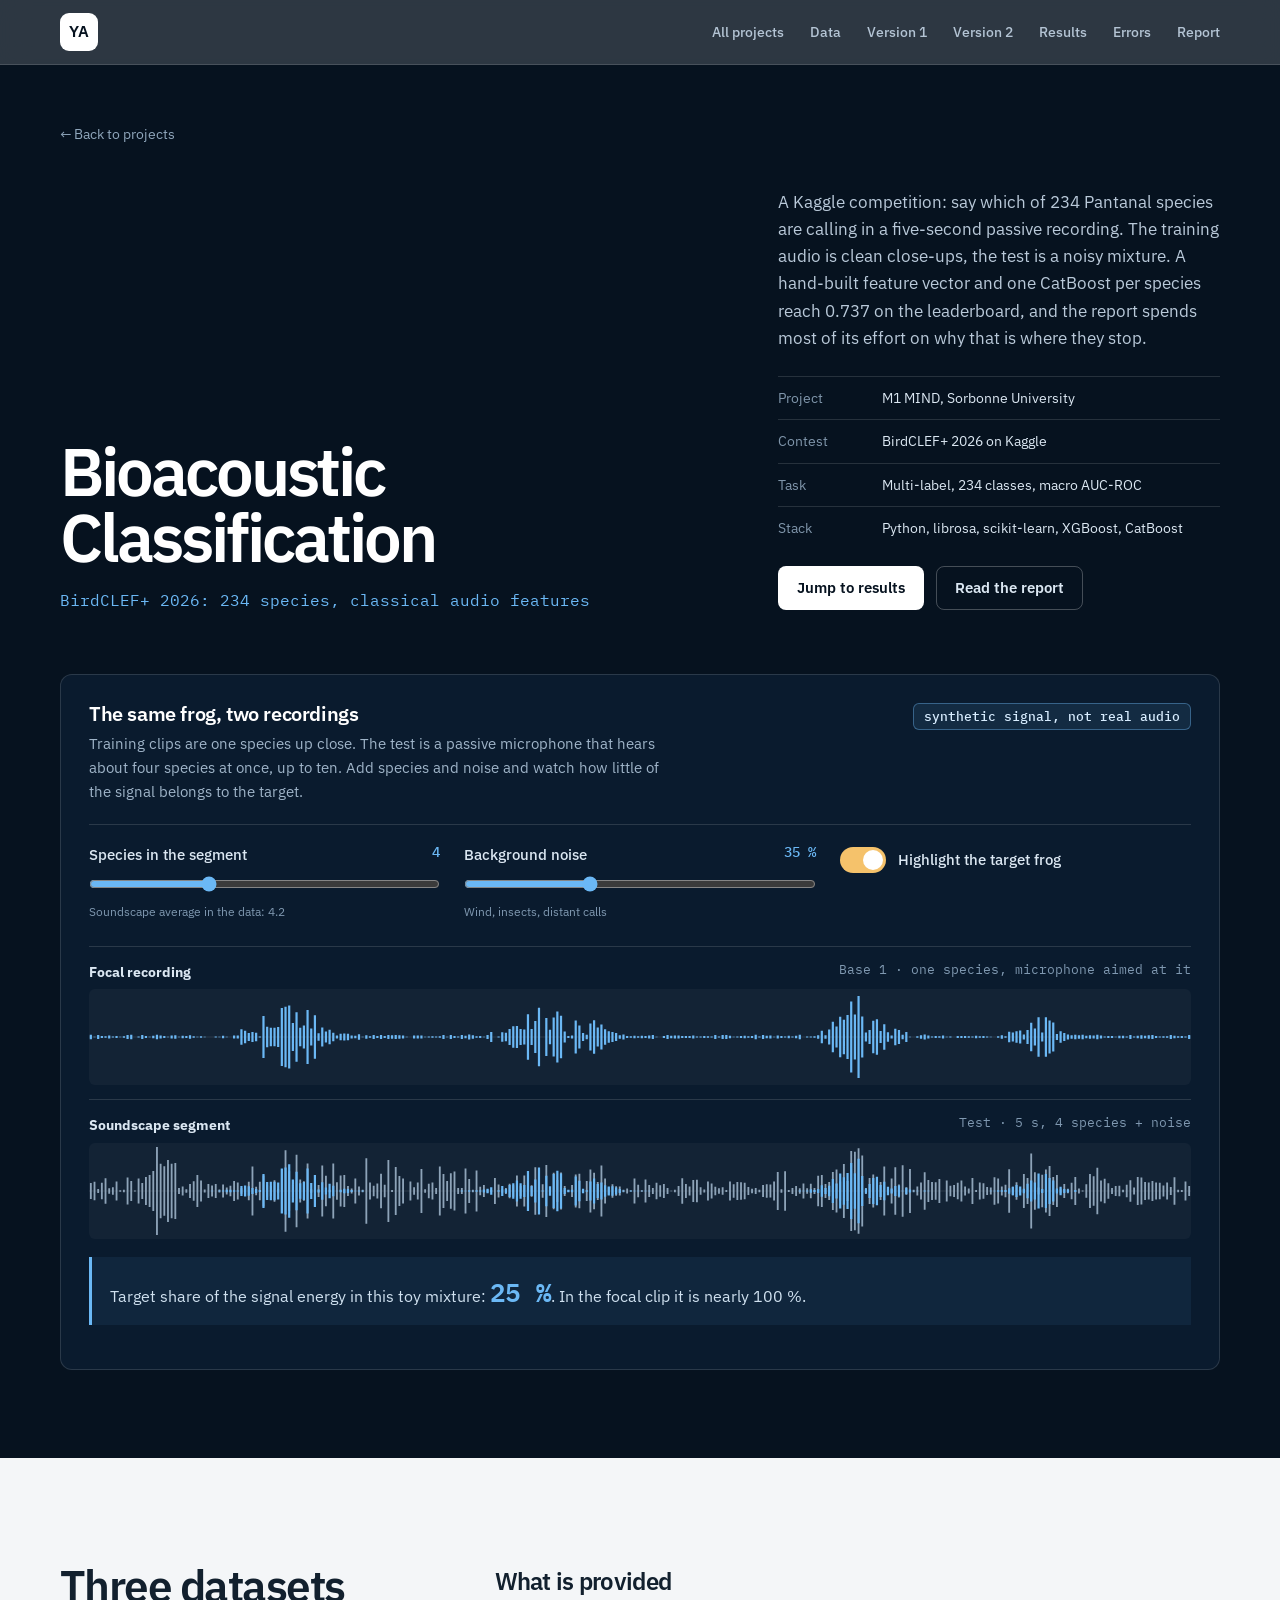
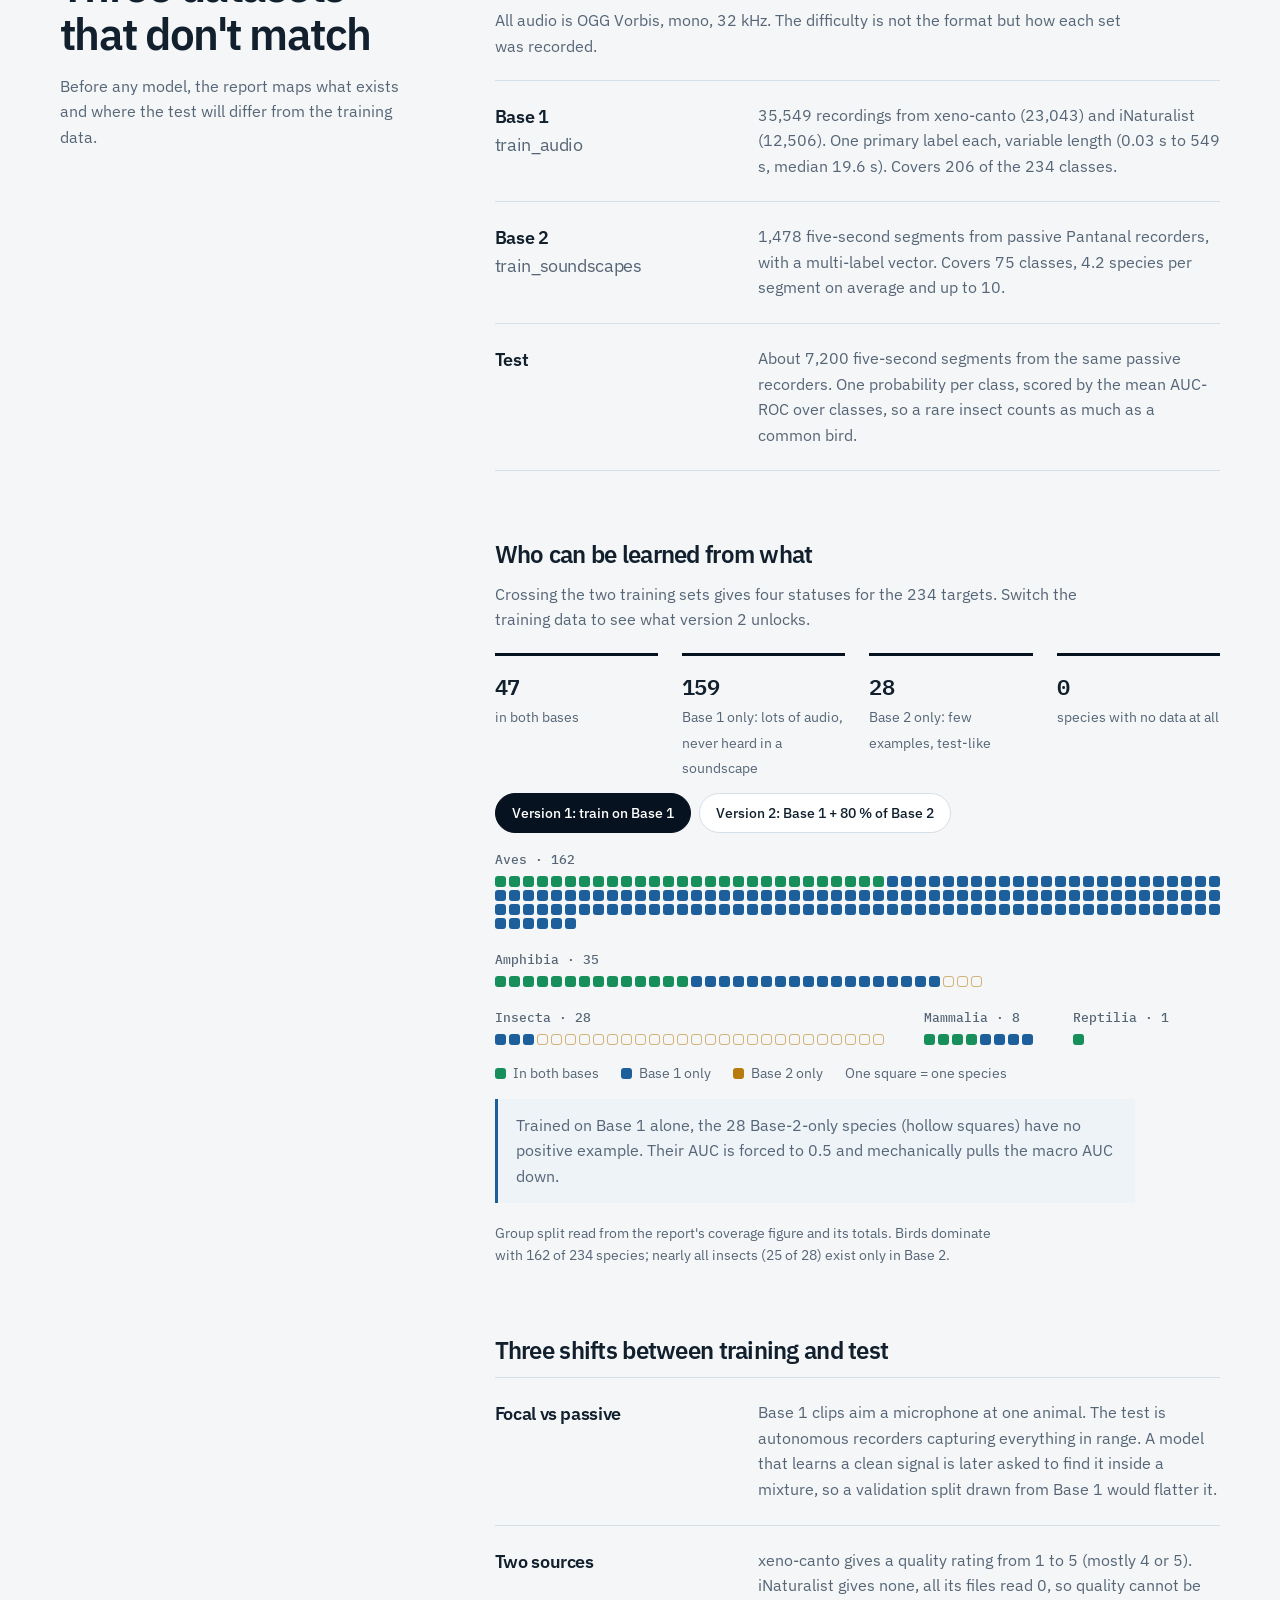
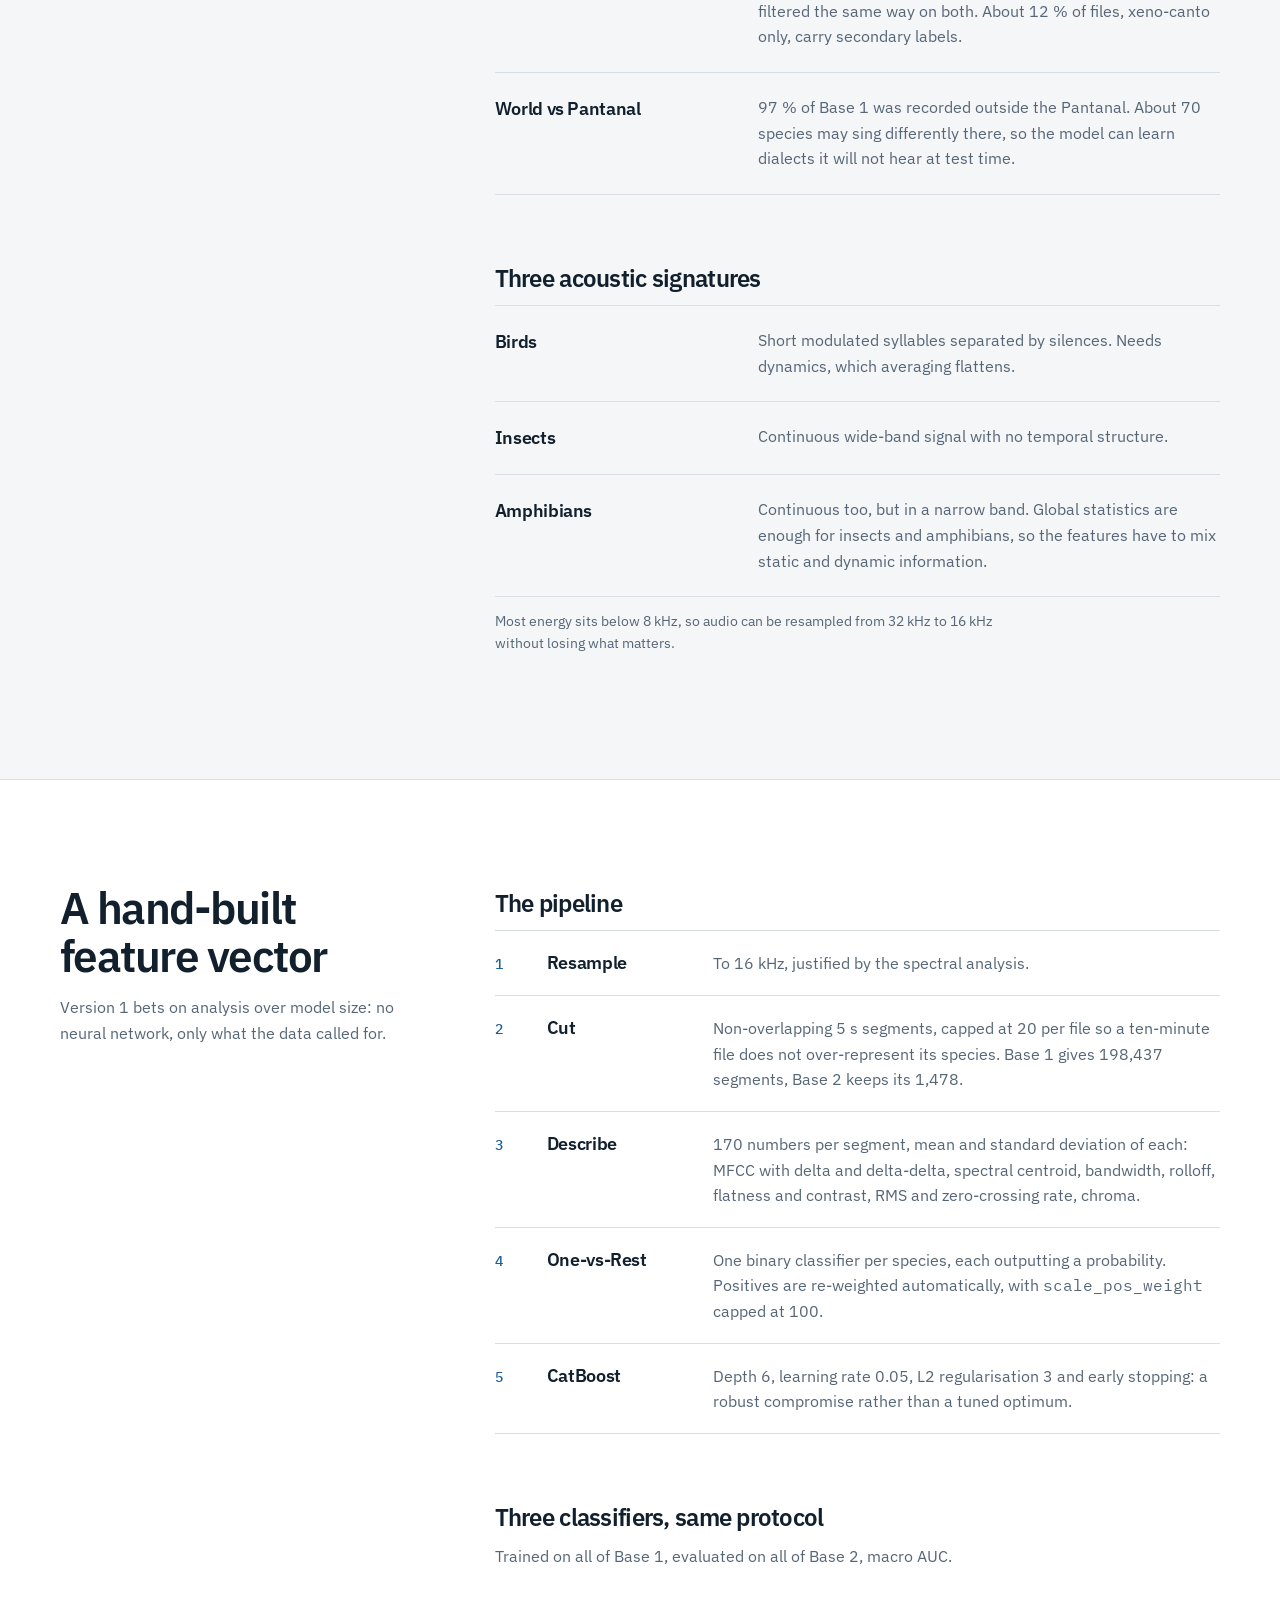
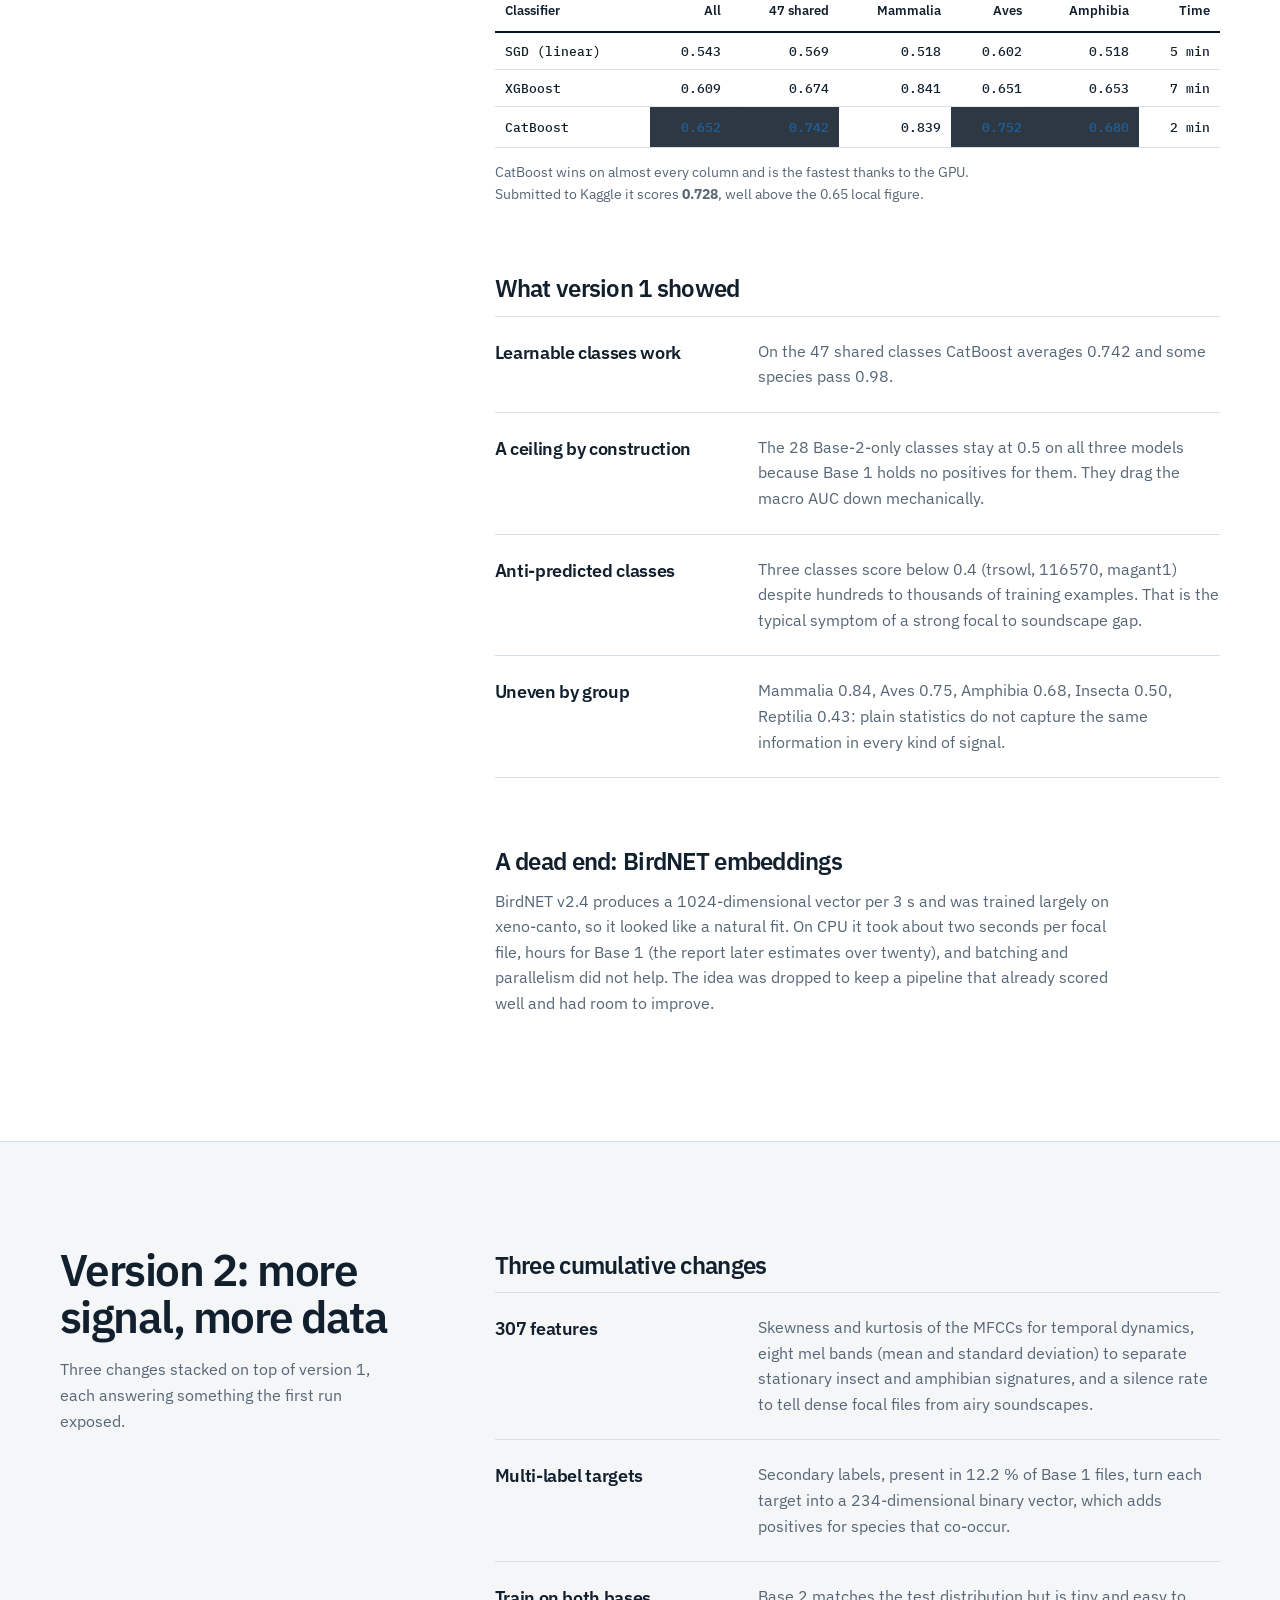
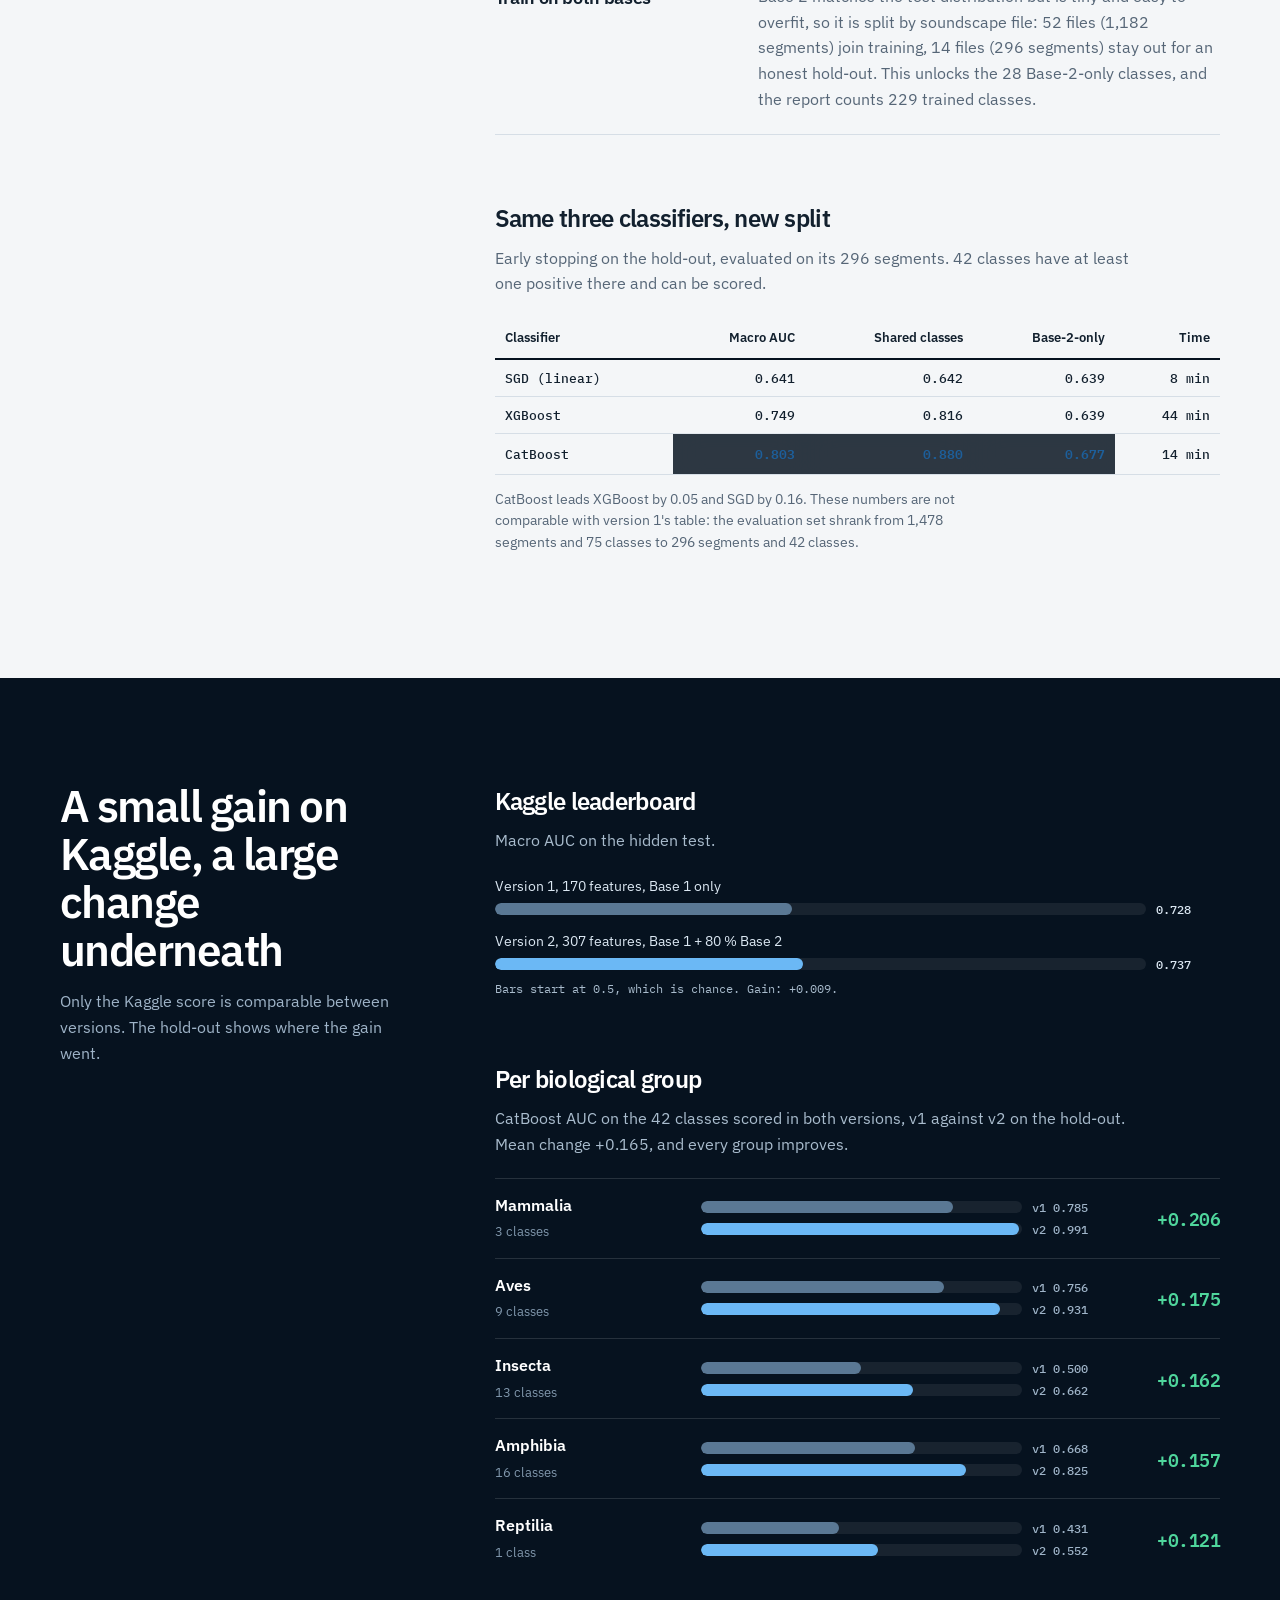
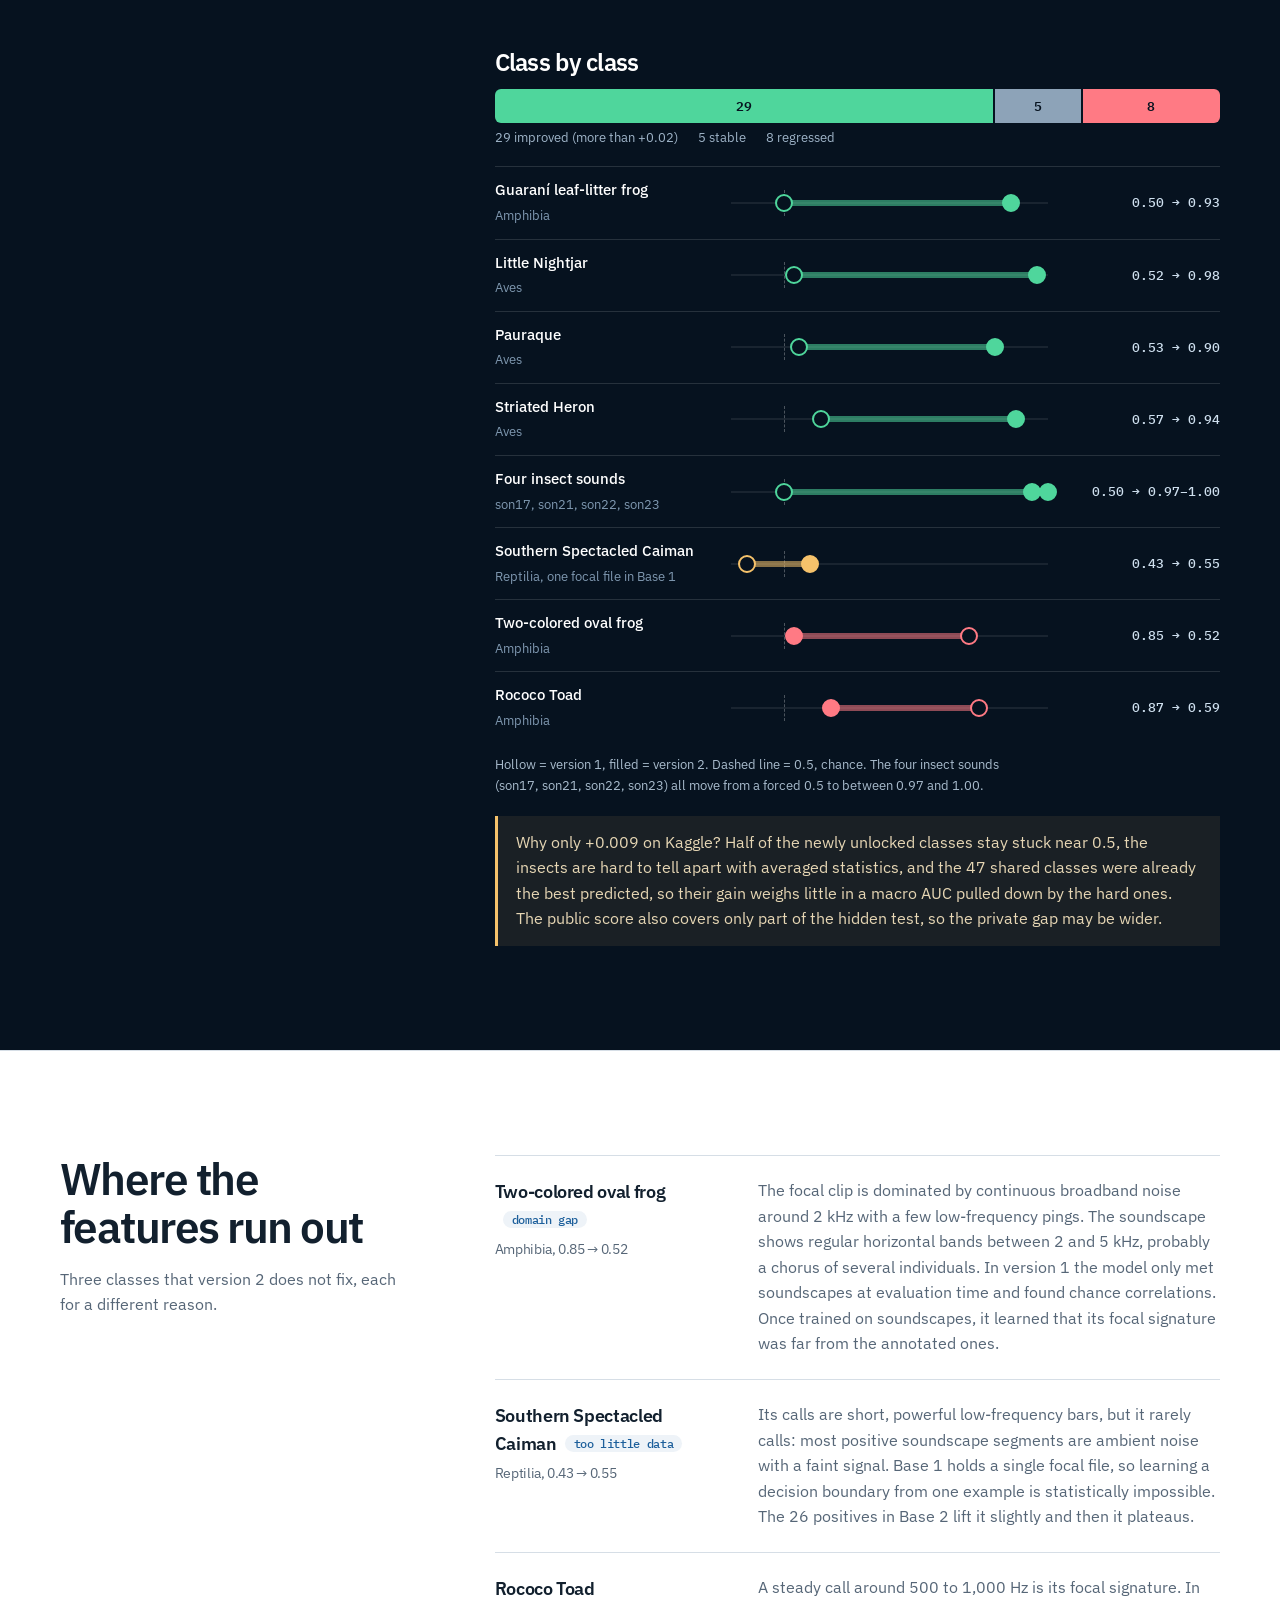
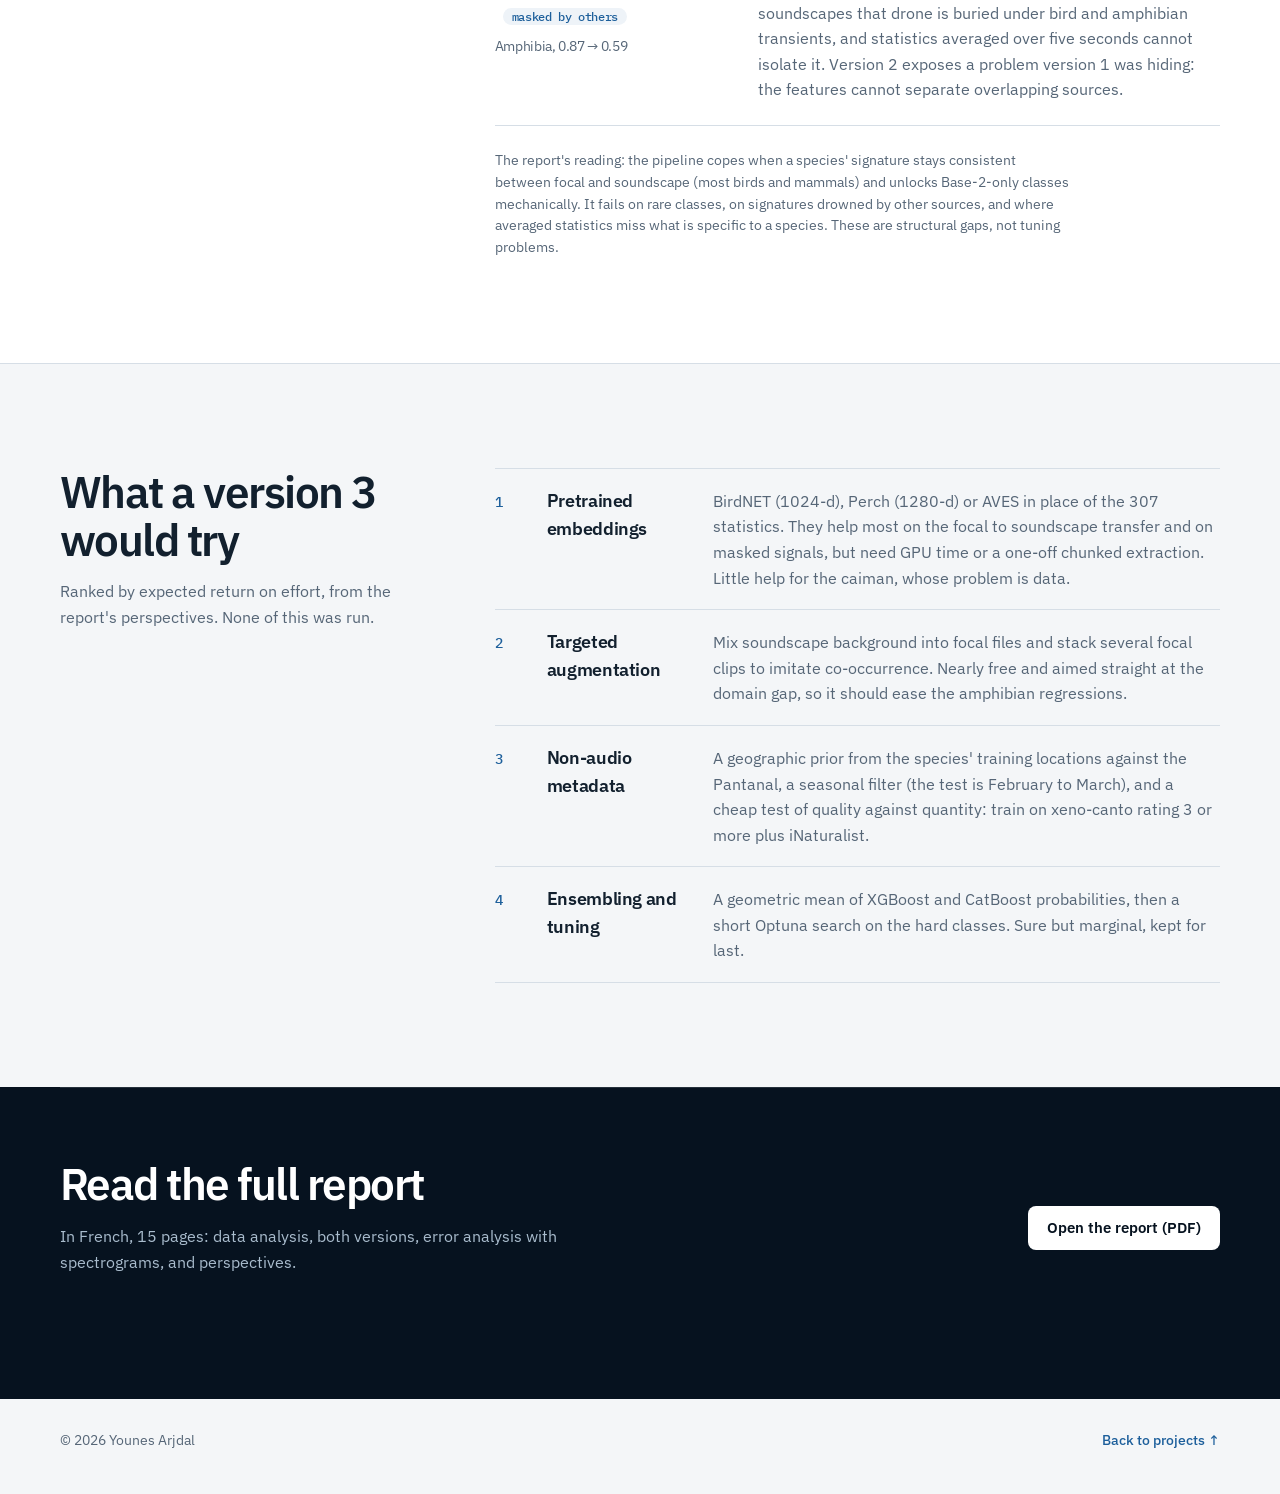
==== projects/bioacoustic-classification.html @ fc286549 "ordi" ====
<!DOCTYPE html>
<html lang="en" class="no-js">
<head>
  <meta charset="UTF-8" />
  <meta name="viewport" content="width=device-width, initial-scale=1.0" />
  <meta name="description" content="BirdCLEF+ 2026: multi-label audio classification of 234 Pantanal species with hand-built spectral features, One-vs-Rest CatBoost and an analysis of the focal-to-soundscape domain gap." />
  <meta name="theme-color" content="#06121f" />
  <title>Bioacoustic Classification — Younes Arjdal</title>
  <link rel="icon" href="../assets/favicon.svg" type="image/svg+xml" />
  <link rel="preconnect" href="https://fonts.googleapis.com" />
  <link rel="preconnect" href="https://fonts.gstatic.com" crossorigin />
  <link href="https://fonts.googleapis.com/css2?family=IBM+Plex+Mono:wght@400;500;600&family=IBM+Plex+Sans:wght@400;500;600&display=swap" rel="stylesheet" />
  <script>document.documentElement.classList.replace('no-js', 'js');</script>
  <style>
    :root {
      --ink: #06121f; --ink-2: #0a1b2e; --paper: #f4f6f8; --text: #12202e; --muted: #566677;
      --line: #d6dee6; --dline: rgba(255, 255, 255, 0.13);
      --blue: #1d5f9b; --cy: #6bb8f5; --ok: #4fd69c; --bad: #ff7a84; --warn: #f5c26b; --pub: #b79cff;
      --mono: "IBM Plex Mono", ui-monospace, SFMono-Regular, Menlo, monospace;
      --sans: "IBM Plex Sans", system-ui, -apple-system, "Segoe UI", sans-serif;
      --r: 8px; --w: 1160px;
    }
    * { box-sizing: border-box; }
    html { scroll-behavior: smooth; scroll-padding-top: 80px; }
    body { margin: 0; color: var(--text); background: var(--paper); font-family: var(--sans); line-height: 1.6; -webkit-font-smoothing: antialiased; }
    a { color: inherit; }
    code { font-family: var(--mono); }
    .wrap { width: min(calc(100% - 40px), var(--w)); margin: 0 auto; }
    :focus-visible { outline: 3px solid rgba(107, 184, 245, 0.7); outline-offset: 3px; }

    .top { position: sticky; top: 0; z-index: 50; background: rgba(6, 18, 31, 0.84); backdrop-filter: blur(14px); border-bottom: 1px solid var(--dline); }
    .top .wrap { display: flex; align-items: center; justify-content: space-between; min-height: 64px; }
    .brand { display: grid; place-items: center; width: 38px; height: 38px; border-radius: 9px; background: #fff; color: var(--ink); font-weight: 600; letter-spacing: -0.03em; text-decoration: none; }
    .top nav { display: flex; gap: 26px; }
    .top nav a { color: #b4c4d4; font-size: 0.9rem; font-weight: 500; text-decoration: none; }
    .top nav a:hover { color: #fff; }

    .btn { display: inline-flex; align-items: center; justify-content: center; min-height: 44px; padding: 0 18px; border-radius: var(--r); border: 1px solid transparent; font: 600 0.92rem var(--sans); text-decoration: none; cursor: pointer; transition: background 0.15s, border-color 0.15s, transform 0.15s; }
    .btn:hover { transform: translateY(-1px); }
    .btn-light { background: #fff; color: var(--ink); }
    .btn-light:hover { background: #e6eef6; }
    .btn-ghost { background: transparent; color: #dbe7f2; border-color: rgba(255, 255, 255, 0.25); }
    .btn-ghost:hover { border-color: rgba(255, 255, 255, 0.6); }
    .btn[disabled] { opacity: 0.4; cursor: default; transform: none; }

    /* ---------- Hero ---------- */
    .hero { background: var(--ink); color: #fff; padding: 56px 0 88px; }
    .back { display: inline-block; margin-bottom: 44px; color: #8fa6bb; font-size: 0.9rem; text-decoration: none; }
    .back:hover { color: #fff; }
    .hero-head { display: grid; grid-template-columns: minmax(0, 1.2fr) minmax(0, 0.8fr); gap: 56px; align-items: end; }
    h1 { margin: 0; font-size: clamp(2.8rem, 6.6vw, 5.8rem); line-height: 0.98; letter-spacing: -0.045em; font-weight: 600; }
    .sub { margin: 20px 0 0; font: 400 1rem var(--mono); color: var(--cy); }
    .lede { margin: 0 0 24px; max-width: 52ch; color: #b9c9d9; font-size: 1.06rem; }
    .meta { display: grid; gap: 10px; margin: 0; font-size: 0.88rem; }
    .meta div { display: grid; grid-template-columns: 92px 1fr; gap: 12px; padding-top: 10px; border-top: 1px solid var(--dline); }
    .meta dt { color: #7f95aa; }
    .meta dd { margin: 0; color: #dbe7f2; }
    .hero-actions { display: flex; flex-wrap: wrap; gap: 12px; margin-top: 26px; }

    /* ---------- Traversal demo ---------- */
    .demo { margin-top: 64px; padding: 28px; border: 1px solid var(--dline); border-radius: 12px; background: var(--ink-2); }
    .demo-intro { display: flex; flex-wrap: wrap; align-items: baseline; justify-content: space-between; gap: 8px 24px; margin-bottom: 20px; }
    .demo-intro h2 { margin: 0; font-size: 1.25rem; letter-spacing: -0.02em; font-weight: 600; }
    .demo-intro p { margin: 6px 0 0; max-width: 66ch; color: #9fb4c8; font-size: 0.95rem; }
    .chip { font: 500 0.82rem var(--mono); color: #d8edff; padding: 4px 10px; border: 1px solid rgba(107, 184, 245, 0.4); border-radius: 6px; background: rgba(107, 184, 245, 0.1); white-space: nowrap; }
    .demo-bar { display: flex; flex-wrap: wrap; align-items: center; justify-content: space-between; gap: 16px; padding: 18px 0; border-top: 1px solid var(--dline); }
    .modes { display: flex; flex-wrap: wrap; gap: 8px; }
    .mode { min-height: 40px; padding: 0 16px; border: 1px solid rgba(255, 255, 255, 0.22); border-radius: 99px; background: transparent; color: #dbe7f2; font: 500 0.9rem var(--sans); cursor: pointer; }
    .mode[aria-pressed="true"] { background: #fff; border-color: #fff; color: var(--ink); }
    .demo-btns { display: flex; gap: 10px; flex-wrap: wrap; }
    .trap { display: flex; flex-wrap: wrap; align-items: center; gap: 12px; padding: 14px 0; border-top: 1px solid var(--dline); border-bottom: 1px solid var(--dline); }
    .switch { display: inline-flex; align-items: center; gap: 12px; color: #dbe7f2; font-weight: 500; cursor: pointer; }
    .switch input { position: absolute; opacity: 0; pointer-events: none; }
    .knob { position: relative; flex: none; width: 46px; height: 26px; border-radius: 99px; background: #2a4561; transition: background 0.2s; }
    .knob::after { content: ""; position: absolute; top: 3px; left: 3px; width: 20px; height: 20px; border-radius: 50%; background: #fff; transition: transform 0.2s; }
    .switch input:checked + .knob { background: var(--warn); }
    .switch input:checked + .knob::after { transform: translateX(20px); }
    .switch input:focus-visible + .knob { outline: 3px solid rgba(107, 184, 245, 0.7); outline-offset: 3px; }
    .trap small { color: #7f98b0; font-size: 0.85rem; }
    .out { margin-top: 18px; padding: 16px 18px; border-left: 3px solid var(--cy); background: rgba(107, 184, 245, 0.07); color: #cfe0ef; min-height: 3.2em; }
    .out.diff { border-color: var(--warn); background: rgba(245, 194, 107, 0.08); }
    .tw { overflow-x: auto; }
    /* ---------- Sections ---------- */
    .sec { padding: 104px 0; }
    .sec.white { background: #fff; border-top: 1px solid var(--line); border-bottom: 1px solid var(--line); }
    .sec.dark { background: var(--ink); color: #fff; }
    .split { display: grid; grid-template-columns: minmax(0, 4fr) minmax(0, 8fr); gap: 72px; }
    .split > * { min-width: 0; }
    .split > header { align-self: start; position: sticky; top: 96px; }
    h2 { margin: 0 0 16px; font-size: clamp(1.9rem, 3.4vw, 2.8rem); line-height: 1.1; letter-spacing: -0.035em; font-weight: 600; }
    .split > header p { max-width: 34ch; margin: 0; color: var(--muted); }
    .dark .split > header p { color: #9fb4c8; }
    h3 { margin: 0; font-size: 1.15rem; letter-spacing: -0.02em; font-weight: 600; }
    p { margin-top: 0; }
    .block + .block { margin-top: 64px; }
    .block > h3 { margin-bottom: 8px; font-size: 1.5rem; letter-spacing: -0.03em; }
    .block > p { max-width: 64ch; margin-bottom: 20px; color: var(--muted); }
    .dark .block > p { color: #a9bccd; }
    .note { margin: 14px 0 0; color: var(--muted); font-size: 0.85rem; max-width: 72ch; }
    .dark .note { color: #8097ac; }

    .rows { margin: 0; padding: 0; list-style: none; border-top: 1px solid var(--line); }
    .rows > div { display: grid; grid-template-columns: minmax(0, 1fr) minmax(0, 2fr); gap: 32px; padding: 22px 0; border-bottom: 1px solid var(--line); }
    .rows dt { font-size: 1.1rem; font-weight: 600; letter-spacing: -0.02em; }
    .rows dd { margin: 0; color: var(--muted); }
    .rows dd code { color: var(--text); font-size: 0.86em; }
    .formula { display: block; margin-top: 8px; padding: 10px 12px; border-radius: 6px; background: #eef3f8; color: var(--text); font: 500 0.82rem var(--mono); overflow-x: auto; white-space: nowrap; }

    .steps { counter-reset: s; margin: 0; padding: 0; list-style: none; border-top: 1px solid var(--line); }
    .steps li { display: grid; grid-template-columns: 36px 150px 1fr; gap: 16px; align-items: baseline; padding: 18px 0; border-bottom: 1px solid var(--line); }
    .steps li::before { counter-increment: s; content: counter(s); color: var(--blue); font: 500 0.9rem var(--mono); }
    .steps b { font-size: 1.1rem; letter-spacing: -0.02em; font-weight: 600; }
    .steps span { color: var(--muted); }

    .facts { display: grid; grid-template-columns: repeat(4, minmax(0, 1fr)); gap: 24px; margin: 0 0 12px; }
    .facts div { padding-top: 12px; border-top: 3px solid var(--ink); }
    .facts b { display: block; font: 600 1.35rem var(--mono); letter-spacing: -0.03em; }
    .facts span { color: var(--muted); font-size: 0.85rem; }
    table.wp { width: 100%; border-collapse: collapse; font-size: 0.9rem; }
    .wp th { padding: 10px; border-bottom: 2px solid var(--ink); font-size: 0.82rem; font-weight: 600; text-align: left; }
    .wp td { padding: 9px 10px; border-bottom: 1px solid var(--line); font: 500 0.84rem var(--mono); }
    .wp td.bad { color: #c0303c; } .wp td.good { color: #178f5b; font-weight: 600; }
    /* results */
    .pair { display: grid; grid-template-columns: 190px minmax(0, 1fr) 96px; gap: 16px; align-items: center; padding: 14px 0; border-top: 1px solid var(--dline); }
    .pair b { display: block; font-weight: 600; }
    .pair small { color: #8097ac; }
    .pbars { display: grid; gap: 6px; }
    .pb { display: flex; align-items: center; gap: 10px; }
    .pb .tr { flex: 1; height: 12px; border-radius: 99px; background: rgba(255, 255, 255, 0.07); overflow: hidden; }
    .pb .bw { display: block; width: var(--w); height: 100%; border-radius: inherit; background: var(--c); transition: width 0.9s cubic-bezier(0.2, 0.8, 0.2, 1); }
    .js .grow:not(.on) .bw { width: 0; }
    .pb em { min-width: 76px; color: #9fb4c8; font: 500 0.78rem var(--mono); font-style: normal; }
    .pb.bm { --c: #5a7894; } .pb.di { --c: var(--cy); } .pb.pu { --c: var(--pub); }
    .gain { text-align: right; color: var(--ok); font: 600 1.15rem var(--mono); letter-spacing: -0.03em; }
    .tag-pub { display: inline-block; margin-bottom: 14px; padding: 3px 10px; border: 1px solid rgba(183, 156, 255, 0.5); border-radius: 6px; background: rgba(183, 156, 255, 0.1); color: var(--pub); font: 500 0.78rem var(--mono); }
    .callout { margin: 20px 0 0; padding: 14px 18px; border-left: 3px solid var(--warn); background: rgba(245, 194, 107, 0.08); color: #e6d6b4; max-width: 74ch; }
    .rows > div > *, .rows dd { min-width: 0; }
    .formula { max-width: 100%; }
    @media (max-width: 760px) { table.runs { display: block; overflow-x: auto; } }
    table.runs { width: 100%; margin-top: 8px; border-collapse: collapse; font-size: 0.9rem; }
    .runs th { padding: 10px; border-bottom: 1px solid var(--dline); color: #9fb4c8; font-size: 0.8rem; font-weight: 500; text-align: right; white-space: nowrap; }
    .runs th:first-child, .runs th:nth-child(2) { text-align: left; }
    .runs td { padding: 9px 10px; border-bottom: 1px solid rgba(255, 255, 255, 0.07); text-align: right; font: 500 0.84rem var(--mono); }
    .runs td:first-child, .runs td:nth-child(2) { text-align: left; font-family: var(--sans); font-weight: 400; }
    .runs td.best { color: var(--cy); font-weight: 600; }

    .report { display: flex; flex-wrap: wrap; align-items: center; justify-content: space-between; gap: 32px; padding-top: 72px; border-top: 1px solid var(--dline); }
    .report h2 { max-width: 20ch; color: #fff; }
    .report p { max-width: 56ch; margin: 0 0 20px; color: #a9bccd; }
    footer.foot { padding: 30px 0 42px; color: var(--muted); font-size: 0.88rem; }
    footer.foot .wrap { display: flex; justify-content: space-between; gap: 20px; flex-wrap: wrap; }
    footer.foot a { text-decoration: none; font-weight: 500; color: var(--blue); }
    h1 { font-size: clamp(2.4rem, 5.2vw, 4.7rem); }
    .hero-head > div { min-width: 0; }

    /* ---------- Wave demo ---------- */
    .ctl { display: grid; grid-template-columns: repeat(3, minmax(0, 1fr)); gap: 24px; padding: 18px 0; border-top: 1px solid var(--dline); }
    .ctl label { display: block; color: #dbe7f2; font-weight: 500; font-size: 0.92rem; }
    .ctl label output { float: right; font: 500 0.88rem var(--mono); color: var(--cy); }
    .ctl input[type=range] { width: 100%; margin: 10px 0 0; accent-color: #6bb8f5; }
    .ctl small { display: block; margin-top: 2px; color: #7f98b0; font-size: 0.78rem; }
    .ctl label.switch { display: inline-flex; margin-top: 4px; }
    .wv { margin-top: 6px; padding-top: 14px; border-top: 1px solid var(--dline); }
    .wv + .wv { margin-top: 14px; }
    .wv-h { display: flex; flex-wrap: wrap; justify-content: space-between; gap: 4px 16px; margin-bottom: 6px; font-size: 0.88rem; color: #dbe7f2; }
    .wv-h span { color: #7f98b0; font: 400 0.8rem var(--mono); }
    .wv svg { display: block; width: 100%; height: 96px; border-radius: 6px; background: rgba(255, 255, 255, 0.035); }
    .wv path.mix { stroke: #8da3b8; stroke-width: 1; fill: none; }
    .wv path.tgt { stroke: #6bb8f5; stroke-width: 1.2; fill: none; }
    .wv line.mid { stroke: rgba(255, 255, 255, 0.1); }
    .share b { font: 600 1.6rem var(--mono); color: var(--cy); letter-spacing: -0.03em; }
    .share { margin-top: 18px; padding: 14px 18px; border-left: 3px solid var(--cy); background: rgba(107, 184, 245, 0.07); color: #cfe0ef; }

    /* ---------- Class grid ---------- */
    .grid-tools { display: flex; flex-wrap: wrap; gap: 8px; margin: 0 0 18px; }
    .gmode { min-height: 40px; padding: 0 16px; border: 1px solid var(--line); border-radius: 99px; background: #fff; color: var(--text); font: 500 0.9rem var(--sans); cursor: pointer; }
    .gmode[aria-pressed="true"] { background: var(--ink); border-color: var(--ink); color: #fff; }
    .groups { display: flex; flex-wrap: wrap; gap: 22px 40px; }
    .grp { min-width: 0; }
    .grp.wide { flex-basis: 100%; }
    .grp h4 { margin: 0 0 8px; font: 500 0.82rem var(--mono); color: var(--muted); }
    .dots { display: flex; flex-wrap: wrap; gap: 3px; max-width: 760px; }
    .d { width: 11px; height: 11px; border-radius: 3px; border: 1.5px solid transparent; transition: background 0.3s, border-color 0.3s, opacity 0.3s; }
    .d.c { background: #178f5b; } .d.v { background: #1d5f9b; } .d.s { background: #b87a0a; }
    .d.s.off { background: transparent; border-color: #b87a0a; opacity: 0.55; }
    .gleg { display: flex; flex-wrap: wrap; gap: 8px 22px; margin: 18px 0 0; color: var(--muted); font-size: 0.85rem; }
    .gleg i { display: inline-block; width: 11px; height: 11px; margin-right: 7px; border-radius: 3px; vertical-align: -1px; }
    .gcap { margin: 14px 0 0; padding: 14px 18px; border-left: 3px solid var(--blue); background: #eef3f8; color: var(--text); max-width: 74ch; min-height: 3.4em; }

    /* ---------- Score bars + dumbbells ---------- */
    .kag { display: grid; gap: 12px; margin-top: 8px; }
    .kag .pb em { min-width: 64px; color: #dbe7f2; }
    .kag .lab { display: block; margin-bottom: 4px; font-size: 0.9rem; color: #dbe7f2; }
    .axisnote { margin: 8px 0 0; color: #7f98b0; font: 400 0.78rem var(--mono); }
    .stack { display: flex; height: 34px; margin: 6px 0 4px; border-radius: 6px; overflow: hidden; gap: 2px; }
    .stack span { display: grid; place-items: center; min-width: 0; color: #06121f; font: 600 0.82rem var(--mono); }
    .stack .up { flex: 29; background: var(--ok); } .stack .eq { flex: 5; background: #8da3b8; } .stack .dn { flex: 8; background: var(--bad); }
    .stack-l { display: flex; flex-wrap: wrap; gap: 4px 20px; color: #9fb4c8; font-size: 0.84rem; margin-bottom: 8px; }
    .db { display: grid; grid-template-columns: 220px minmax(0, 1fr) 156px; gap: 16px; align-items: center; padding: 11px 0; border-top: 1px solid var(--dline); }
    .db b { display: block; font-weight: 500; font-size: 0.92rem; }
    .db small { color: #7f98b0; }
    .dtrack { position: relative; height: 26px; }
    .dtrack::before { content: ""; position: absolute; left: 0; right: 0; top: 12px; height: 2px; background: rgba(255, 255, 255, 0.08); }
    .dtrack .chance { position: absolute; top: 0; bottom: 0; left: var(--ch); border-left: 1px dashed rgba(255, 255, 255, 0.28); }
    .dtrack .seg2 { position: absolute; top: 10px; height: 6px; border-radius: 3px; left: var(--a); width: var(--wd); background: var(--k); opacity: 0.55; }
    .dtrack .m { position: absolute; top: 4px; left: var(--x); width: 18px; height: 18px; margin-left: -9px; border-radius: 50%; border: 2px solid var(--k); background: var(--ink); }
    .dtrack .m.f { background: var(--k); }
    .dv { font: 500 0.82rem var(--mono); color: #cfe0ef; text-align: right; white-space: nowrap; }
    .dv.up { --k: var(--ok); } .dv.dn { --k: var(--bad); } .dv.ce { --k: var(--warn); }
    .db.up { --k: var(--ok); } .db.dn { --k: var(--bad); } .db.ce { --k: var(--warn); }
    .dleg { margin: 10px 0 0; color: #7f98b0; font-size: 0.82rem; }
    .case { display: inline-block; margin-left: 8px; padding: 1px 9px; border-radius: 99px; background: #eef3f8; color: var(--blue); font: 500 0.74rem var(--mono); vertical-align: 2px; white-space: nowrap; }
    table.wp td.num, table.wp th.num { text-align: right; }
    table.wp td.top { color: var(--blue); font-weight: 600; }
    .tw { overflow-x: auto; }

    @media (max-width: 980px) {
      .hero-head { grid-template-columns: 1fr; gap: 36px; }
      .split { grid-template-columns: minmax(0, 1fr); gap: 32px; }
      .split > header { position: static; }
      .rows > div { grid-template-columns: 1fr; gap: 8px; }
      .facts { grid-template-columns: repeat(2, minmax(0, 1fr)); }
      .ctl { grid-template-columns: 1fr; gap: 16px; }
    }
    @media (max-width: 720px) {
      .top nav a:not(:first-child) { display: none; }
      .sec { padding: 72px 0; }
      .demo { padding: 20px 16px; }
      .steps li { grid-template-columns: 28px 1fr; }
      .steps li span { grid-column: 2; }
      .pair { grid-template-columns: 1fr 76px; gap: 8px 12px; }
      .pair > div:first-child { grid-column: 1 / -1; }
      .db { grid-template-columns: minmax(0, 1fr) auto; gap: 4px 12px; }
      .db .dtrack { grid-column: 1 / -1; order: 3; }
    }
    @media (prefers-reduced-motion: reduce) {
      html { scroll-behavior: auto; }
      *, *::before, *::after { transition-duration: 0.01ms !important; }
    }
  </style>
</head>
<body>
  <header class="top">
    <div class="wrap">
      <a class="brand" href="../index.html#home" aria-label="Go to home">YA</a>
      <nav aria-label="Project navigation">
        <a href="../index.html#projects">All projects</a>
        <a href="#data">Data</a>
        <a href="#v1">Version 1</a>
        <a href="#v2">Version 2</a>
        <a href="#results">Results</a>
        <a href="#errors">Errors</a>
        <a href="#report">Report</a>
      </nav>
    </div>
  </header>

  <main>
    <!-- ================= HERO + DOMAIN-GAP DEMO ================= -->
    <section class="hero" id="top">
      <div class="wrap">
        <a class="back" href="../index.html#projects">← Back to projects</a>

        <div class="hero-head">
          <div>
            <h1>Bioacoustic<br />Classification</h1>
            <p class="sub">BirdCLEF+ 2026: 234 species, classical audio features</p>
          </div>
          <div>
            <p class="lede">
              A Kaggle competition: say which of 234 Pantanal species are calling in a five-second passive recording.
              The training audio is clean close-ups, the test is a noisy mixture. A hand-built feature vector and one
              CatBoost per species reach 0.737 on the leaderboard, and the report spends most of its effort on why that is
              where they stop.
            </p>
            <dl class="meta">
              <div><dt>Project</dt><dd>M1 MIND, Sorbonne University</dd></div>
              <div><dt>Contest</dt><dd>BirdCLEF+ 2026 on Kaggle</dd></div>
              <div><dt>Task</dt><dd>Multi-label, 234 classes, macro AUC-ROC</dd></div>
              <div><dt>Stack</dt><dd>Python, librosa, scikit-learn, XGBoost, CatBoost</dd></div>
            </dl>
            <div class="hero-actions">
              <a class="btn btn-light" href="#results">Jump to results</a>
              <a class="btn btn-ghost" href="../assets/projects/bioacoustic-classification/report.pdf" target="_blank" rel="noreferrer">Read the report</a>
            </div>
          </div>
        </div>

        <div class="demo" aria-labelledby="demo-title">
          <div class="demo-intro">
            <div>
              <h2 id="demo-title">The same frog, two recordings</h2>
              <p>Training clips are one species up close. The test is a passive microphone that hears about four species at once, up to ten. Add species and noise and watch how little of the signal belongs to the target.</p>
            </div>
            <span class="chip">synthetic signal, not real audio</span>
          </div>

          <div class="ctl">
            <div>
              <label for="nsp">Species in the segment <output id="nsp-o">4</output></label>
              <input id="nsp" type="range" min="1" max="10" step="1" value="4" />
              <small>Soundscape average in the data: 4.2</small>
            </div>
            <div>
              <label for="nz">Background noise <output id="nz-o">35 %</output></label>
              <input id="nz" type="range" min="0" max="100" step="5" value="35" />
              <small>Wind, insects, distant calls</small>
            </div>
            <div>
              <label class="switch"><input id="hl" type="checkbox" checked /><span class="knob"></span><span>Highlight the target frog</span></label>
            </div>
          </div>

          <div class="wv">
            <div class="wv-h"><b>Focal recording</b><span>Base 1 · one species, microphone aimed at it</span></div>
            <svg id="w-focal" viewBox="0 0 600 96" preserveAspectRatio="none" role="img" aria-label="Waveform of a clean focal recording with three calls"></svg>
          </div>
          <div class="wv">
            <div class="wv-h"><b>Soundscape segment</b><span id="w-cap">Test · 5 s, 4 species + noise</span></div>
            <svg id="w-soup" viewBox="0 0 600 96" preserveAspectRatio="none" role="img" aria-label="Waveform of a noisy soundscape mixture"></svg>
          </div>
          <p class="share" id="share" aria-live="polite"></p>
        </div>
      </div>
    </section>

    <!-- ================= DATA ================= -->
    <section class="sec" id="data">
      <div class="wrap split">
        <header>
          <h2>Three datasets that don't match</h2>
          <p>Before any model, the report maps what exists and where the test will differ from the training data.</p>
        </header>
        <div>
          <div class="block">
            <h3>What is provided</h3>
            <p>All audio is OGG Vorbis, mono, 32 kHz. The difficulty is not the format but how each set was recorded.</p>
            <dl class="rows">
              <div><dt>Base 1<br /><span style="font-weight:400;color:var(--muted)">train_audio</span></dt><dd>35,549 recordings from xeno-canto (23,043) and iNaturalist (12,506). One primary label each, variable length (0.03 s to 549 s, median 19.6 s). Covers 206 of the 234 classes.</dd></div>
              <div><dt>Base 2<br /><span style="font-weight:400;color:var(--muted)">train_soundscapes</span></dt><dd>1,478 five-second segments from passive Pantanal recorders, with a multi-label vector. Covers 75 classes, 4.2 species per segment on average and up to 10.</dd></div>
              <div><dt>Test</dt><dd>About 7,200 five-second segments from the same passive recorders. One probability per class, scored by the mean AUC-ROC over classes, so a rare insect counts as much as a common bird.</dd></div>
            </dl>
          </div>

          <div class="block">
            <h3>Who can be learned from what</h3>
            <p>Crossing the two training sets gives four statuses for the 234 targets. Switch the training data to see what version 2 unlocks.</p>
            <dl class="facts">
              <div><b>47</b><span>in both bases</span></div>
              <div><b>159</b><span>Base 1 only: lots of audio, never heard in a soundscape</span></div>
              <div><b>28</b><span>Base 2 only: few examples, test-like</span></div>
              <div><b>0</b><span>species with no data at all</span></div>
            </dl>
            <div class="grid-tools" role="group" aria-label="Training data">
              <button type="button" class="gmode" data-g="v1" aria-pressed="true">Version 1: train on Base 1</button>
              <button type="button" class="gmode" data-g="v2" aria-pressed="false">Version 2: Base 1 + 80 % of Base 2</button>
            </div>
            <div class="groups" id="groups"></div>
            <div class="gleg">
              <span><i style="background:#178f5b"></i>In both bases</span>
              <span><i style="background:#1d5f9b"></i>Base 1 only</span>
              <span><i style="background:#b87a0a"></i>Base 2 only</span>
              <span style="color:var(--muted)">One square = one species</span>
            </div>
            <p class="gcap" id="gcap" aria-live="polite"></p>
            <p class="note">Group split read from the report's coverage figure and its totals. Birds dominate with 162 of 234 species; nearly all insects (25 of 28) exist only in Base 2.</p>
          </div>

          <div class="block">
            <h3>Three shifts between training and test</h3>
            <dl class="rows">
              <div><dt>Focal vs passive</dt><dd>Base 1 clips aim a microphone at one animal. The test is autonomous recorders capturing everything in range. A model that learns a clean signal is later asked to find it inside a mixture, so a validation split drawn from Base 1 would flatter it.</dd></div>
              <div><dt>Two sources</dt><dd>xeno-canto gives a quality rating from 1 to 5 (mostly 4 or 5). iNaturalist gives none, all its files read 0, so quality cannot be filtered the same way on both. About 12 % of files, xeno-canto only, carry secondary labels.</dd></div>
              <div><dt>World vs Pantanal</dt><dd>97 % of Base 1 was recorded outside the Pantanal. About 70 species may sing differently there, so the model can learn dialects it will not hear at test time.</dd></div>
            </dl>
          </div>

          <div class="block">
            <h3>Three acoustic signatures</h3>
            <dl class="rows">
              <div><dt>Birds</dt><dd>Short modulated syllables separated by silences. Needs dynamics, which averaging flattens.</dd></div>
              <div><dt>Insects</dt><dd>Continuous wide-band signal with no temporal structure.</dd></div>
              <div><dt>Amphibians</dt><dd>Continuous too, but in a narrow band. Global statistics are enough for insects and amphibians, so the features have to mix static and dynamic information.</dd></div>
            </dl>
            <p class="note">Most energy sits below 8 kHz, so audio can be resampled from 32 kHz to 16 kHz without losing what matters.</p>
          </div>
        </div>
      </div>
    </section>

    <!-- ================= VERSION 1 ================= -->
    <section class="sec white" id="v1">
      <div class="wrap split">
        <header>
          <h2>A hand-built feature vector</h2>
          <p>Version 1 bets on analysis over model size: no neural network, only what the data called for.</p>
        </header>
        <div>
          <div class="block">
            <h3>The pipeline</h3>
            <ol class="steps">
              <li><b>Resample</b><span>To 16 kHz, justified by the spectral analysis.</span></li>
              <li><b>Cut</b><span>Non-overlapping 5 s segments, capped at 20 per file so a ten-minute file does not over-represent its species. Base 1 gives 198,437 segments, Base 2 keeps its 1,478.</span></li>
              <li><b>Describe</b><span>170 numbers per segment, mean and standard deviation of each: MFCC with delta and delta-delta, spectral centroid, bandwidth, rolloff, flatness and contrast, RMS and zero-crossing rate, chroma.</span></li>
              <li><b>One-vs-Rest</b><span>One binary classifier per species, each outputting a probability. Positives are re-weighted automatically, with <code>scale_pos_weight</code> capped at 100.</span></li>
              <li><b>CatBoost</b><span>Depth 6, learning rate 0.05, L2 regularisation 3 and early stopping: a robust compromise rather than a tuned optimum.</span></li>
            </ol>
          </div>

          <div class="block">
            <h3>Three classifiers, same protocol</h3>
            <p>Trained on all of Base 1, evaluated on all of Base 2, macro AUC.</p>
            <div class="tw">
              <table class="wp">
                <thead><tr><th>Classifier</th><th class="num">All</th><th class="num">47 shared</th><th class="num">Mammalia</th><th class="num">Aves</th><th class="num">Amphibia</th><th class="num">Time</th></tr></thead>
                <tbody>
                  <tr><td>SGD (linear)</td><td class="num">0.543</td><td class="num">0.569</td><td class="num">0.518</td><td class="num">0.602</td><td class="num">0.518</td><td class="num">5 min</td></tr>
                  <tr><td>XGBoost</td><td class="num">0.609</td><td class="num">0.674</td><td class="num">0.841</td><td class="num">0.651</td><td class="num">0.653</td><td class="num">7 min</td></tr>
                  <tr><td>CatBoost</td><td class="num top">0.652</td><td class="num top">0.742</td><td class="num">0.839</td><td class="num top">0.752</td><td class="num top">0.680</td><td class="num">2 min</td></tr>
                </tbody>
              </table>
            </div>
            <p class="note">CatBoost wins on almost every column and is the fastest thanks to the GPU. Submitted to Kaggle it scores <b>0.728</b>, well above the 0.65 local figure.</p>
          </div>

          <div class="block">
            <h3>What version 1 showed</h3>
            <dl class="rows">
              <div><dt>Learnable classes work</dt><dd>On the 47 shared classes CatBoost averages 0.742 and some species pass 0.98.</dd></div>
              <div><dt>A ceiling by construction</dt><dd>The 28 Base-2-only classes stay at 0.5 on all three models because Base 1 holds no positives for them. They drag the macro AUC down mechanically.</dd></div>
              <div><dt>Anti-predicted classes</dt><dd>Three classes score below 0.4 (trsowl, 116570, magant1) despite hundreds to thousands of training examples. That is the typical symptom of a strong focal to soundscape gap.</dd></div>
              <div><dt>Uneven by group</dt><dd>Mammalia 0.84, Aves 0.75, Amphibia 0.68, Insecta 0.50, Reptilia 0.43: plain statistics do not capture the same information in every kind of signal.</dd></div>
            </dl>
          </div>

          <div class="block">
            <h3>A dead end: BirdNET embeddings</h3>
            <p>BirdNET v2.4 produces a 1024-dimensional vector per 3 s and was trained largely on xeno-canto, so it looked like a natural fit. On CPU it took about two seconds per focal file, hours for Base 1 (the report later estimates over twenty), and batching and parallelism did not help. The idea was dropped to keep a pipeline that already scored well and had room to improve.</p>
          </div>
        </div>
      </div>
    </section>

    <!-- ================= VERSION 2 ================= -->
    <section class="sec" id="v2">
      <div class="wrap split">
        <header>
          <h2>Version 2: more signal, more data</h2>
          <p>Three changes stacked on top of version 1, each answering something the first run exposed.</p>
        </header>
        <div>
          <div class="block">
            <h3>Three cumulative changes</h3>
            <dl class="rows">
              <div><dt>307 features</dt><dd>Skewness and kurtosis of the MFCCs for temporal dynamics, eight mel bands (mean and standard deviation) to separate stationary insect and amphibian signatures, and a silence rate to tell dense focal files from airy soundscapes.</dd></div>
              <div><dt>Multi-label targets</dt><dd>Secondary labels, present in 12.2 % of Base 1 files, turn each target into a 234-dimensional binary vector, which adds positives for species that co-occur.</dd></div>
              <div><dt>Train on both bases</dt><dd>Base 2 matches the test distribution but is tiny and easy to overfit, so it is split by soundscape file: 52 files (1,182 segments) join training, 14 files (296 segments) stay out for an honest hold-out. This unlocks the 28 Base-2-only classes, and the report counts 229 trained classes.</dd></div>
            </dl>
          </div>

          <div class="block">
            <h3>Same three classifiers, new split</h3>
            <p>Early stopping on the hold-out, evaluated on its 296 segments. 42 classes have at least one positive there and can be scored.</p>
            <div class="tw">
              <table class="wp">
                <thead><tr><th>Classifier</th><th class="num">Macro AUC</th><th class="num">Shared classes</th><th class="num">Base-2-only</th><th class="num">Time</th></tr></thead>
                <tbody>
                  <tr><td>SGD (linear)</td><td class="num">0.641</td><td class="num">0.642</td><td class="num">0.639</td><td class="num">8 min</td></tr>
                  <tr><td>XGBoost</td><td class="num">0.749</td><td class="num">0.816</td><td class="num">0.639</td><td class="num">44 min</td></tr>
                  <tr><td>CatBoost</td><td class="num top">0.803</td><td class="num top">0.880</td><td class="num top">0.677</td><td class="num">14 min</td></tr>
                </tbody>
              </table>
            </div>
            <p class="note">CatBoost leads XGBoost by 0.05 and SGD by 0.16. These numbers are not comparable with version 1's table: the evaluation set shrank from 1,478 segments and 75 classes to 296 segments and 42 classes.</p>
          </div>
        </div>
      </div>
    </section>

    <!-- ================= RESULTS ================= -->
    <section class="sec dark" id="results">
      <div class="wrap split">
        <header>
          <h2>A small gain on Kaggle, a large change underneath</h2>
          <p>Only the Kaggle score is comparable between versions. The hold-out shows where the gain went.</p>
        </header>
        <div>
          <div class="block grow">
            <h3>Kaggle leaderboard</h3>
            <p>Macro AUC on the hidden test.</p>
            <div class="kag">
              <div><span class="lab">Version 1, 170 features, Base 1 only</span><div class="pb bm"><span class="tr"><span class="bw" style="--w:45.6%"></span></span><em>0.728</em></div></div>
              <div><span class="lab">Version 2, 307 features, Base 1 + 80 % Base 2</span><div class="pb di"><span class="tr"><span class="bw" style="--w:47.4%"></span></span><em>0.737</em></div></div>
            </div>
            <p class="axisnote">Bars start at 0.5, which is chance. Gain: +0.009.</p>
          </div>

          <div class="block grow">
            <h3>Per biological group</h3>
            <p>CatBoost AUC on the 42 classes scored in both versions, v1 against v2 on the hold-out. Mean change +0.165, and every group improves.</p>
            <div id="grp-pairs"></div>
          </div>

          <div class="block">
            <h3>Class by class</h3>
            <div class="stack" role="img" aria-label="29 classes improved, 5 stable, 8 regressed"><span class="up">29</span><span class="eq">5</span><span class="dn">8</span></div>
            <div class="stack-l"><span>29 improved (more than +0.02)</span><span>5 stable</span><span>8 regressed</span></div>
            <div id="dumbbells" style="margin-top:18px"></div>
            <p class="dleg">Hollow = version 1, filled = version 2. Dashed line = 0.5, chance. The four insect sounds (son17, son21, son22, son23) all move from a forced 0.5 to between 0.97 and 1.00.</p>
          </div>

          <p class="callout">Why only +0.009 on Kaggle? Half of the newly unlocked classes stay stuck near 0.5, the insects are hard to tell apart with averaged statistics, and the 47 shared classes were already the best predicted, so their gain weighs little in a macro AUC pulled down by the hard ones. The public score also covers only part of the hidden test, so the private gap may be wider.</p>
        </div>
      </div>
    </section>

    <!-- ================= ERRORS ================= -->
    <section class="sec white" id="errors">
      <div class="wrap split">
        <header>
          <h2>Where the features run out</h2>
          <p>Three classes that version 2 does not fix, each for a different reason.</p>
        </header>
        <div>
          <dl class="rows">
            <div><dt>Two-colored oval frog<span class="case">domain gap</span><br /><span style="font-weight:400;color:var(--muted);font-size:.9rem">Amphibia, 0.85 → 0.52</span></dt><dd>The focal clip is dominated by continuous broadband noise around 2 kHz with a few low-frequency pings. The soundscape shows regular horizontal bands between 2 and 5 kHz, probably a chorus of several individuals. In version 1 the model only met soundscapes at evaluation time and found chance correlations. Once trained on soundscapes, it learned that its focal signature was far from the annotated ones.</dd></div>
            <div><dt>Southern Spectacled Caiman<span class="case">too little data</span><br /><span style="font-weight:400;color:var(--muted);font-size:.9rem">Reptilia, 0.43 → 0.55</span></dt><dd>Its calls are short, powerful low-frequency bars, but it rarely calls: most positive soundscape segments are ambient noise with a faint signal. Base 1 holds a single focal file, so learning a decision boundary from one example is statistically impossible. The 26 positives in Base 2 lift it slightly and then it plateaus.</dd></div>
            <div><dt>Rococo Toad<span class="case">masked by others</span><br /><span style="font-weight:400;color:var(--muted);font-size:.9rem">Amphibia, 0.87 → 0.59</span></dt><dd>A steady call around 500 to 1,000 Hz is its focal signature. In soundscapes that drone is buried under bird and amphibian transients, and statistics averaged over five seconds cannot isolate it. Version 2 exposes a problem version 1 was hiding: the features cannot separate overlapping sources.</dd></div>
          </dl>
          <p class="note" style="margin-top:24px">The report's reading: the pipeline copes when a species' signature stays consistent between focal and soundscape (most birds and mammals) and unlocks Base-2-only classes mechanically. It fails on rare classes, on signatures drowned by other sources, and where averaged statistics miss what is specific to a species. These are structural gaps, not tuning problems.</p>
        </div>
      </div>
    </section>

    <!-- ================= NEXT ================= -->
    <section class="sec" id="next">
      <div class="wrap split">
        <header>
          <h2>What a version 3 would try</h2>
          <p>Ranked by expected return on effort, from the report's perspectives. None of this was run.</p>
        </header>
        <div>
          <ol class="steps">
            <li><b>Pretrained embeddings</b><span>BirdNET (1024-d), Perch (1280-d) or AVES in place of the 307 statistics. They help most on the focal to soundscape transfer and on masked signals, but need GPU time or a one-off chunked extraction. Little help for the caiman, whose problem is data.</span></li>
            <li><b>Targeted augmentation</b><span>Mix soundscape background into focal files and stack several focal clips to imitate co-occurrence. Nearly free and aimed straight at the domain gap, so it should ease the amphibian regressions.</span></li>
            <li><b>Non-audio metadata</b><span>A geographic prior from the species' training locations against the Pantanal, a seasonal filter (the test is February to March), and a cheap test of quality against quantity: train on xeno-canto rating 3 or more plus iNaturalist.</span></li>
            <li><b>Ensembling and tuning</b><span>A geometric mean of XGBoost and CatBoost probabilities, then a short Optuna search on the hard classes. Sure but marginal, kept for last.</span></li>
          </ol>
        </div>
      </div>
    </section>

    <!-- ================= REPORT ================= -->
    <section class="sec" id="report" style="background: var(--ink); padding-top: 0">
      <div class="wrap">
        <div class="report">
          <div>
            <h2>Read the full report</h2>
            <p>In French, 15 pages: data analysis, both versions, error analysis with spectrograms, and perspectives.</p>
          </div>
          <a class="btn btn-light" href="../assets/projects/bioacoustic-classification/report.pdf" target="_blank" rel="noreferrer">Open the report (PDF)</a>
        </div>
      </div>
    </section>
  </main>

  <footer class="foot">
    <div class="wrap">
      <span>© 2026 Younes Arjdal</span>
      <a href="../index.html#projects">Back to projects ↑</a>
    </div>
  </footer>
  <script>
  (() => {
    const $ = (s, r = document) => r.querySelector(s);
    const $$ = (s, r = document) => [...r.querySelectorAll(s)];

    /* ============ Wave demo (synthetic, seeded) ============ */
    function rng(a) { return () => { a |= 0; a = (a + 0x6D2B79F5) | 0; let t = Math.imul(a ^ (a >>> 15), 1 | a); t = (t + Math.imul(t ^ (t >>> 7), 61 | t)) ^ t; return ((t ^ (t >>> 14)) >>> 0) / 4294967296; }; }
    const N = 300, W = 600, MID = 48;
    const R = rng(7), sg = () => R() * 2 - 1;
    const bump = (t, c, w) => Math.exp(-Math.pow((t - c) / w, 2));
    const tgt = Array.from({ length: N }, (_, i) => { const t = i / N * 5; return (0.9 * bump(t, 0.9, 0.16) + 0.8 * bump(t, 2.1, 0.2) + 0.95 * bump(t, 3.5, 0.14) + 0.55 * bump(t, 4.3, 0.1)) * sg(); });
    const others = Array.from({ length: 9 }, (_, j) => {
      const kind = j % 3, cs = [0, 1, 2, 3].map(() => R() * 4.6 + 0.2), ph = R() * 6;
      return Array.from({ length: N }, (_, i) => {
        const t = i / N * 5;
        if (kind === 0) return 0.7 * cs.reduce((a, c) => a + bump(t, c, 0.09), 0) * sg();
        if (kind === 1) return 0.3 * sg();
        return 0.42 * (0.6 + 0.4 * Math.sin(t * 3 + ph)) * sg();
      });
    });
    const noise = Array.from({ length: N }, sg);

    function path(arr, scale) {
      let d = '';
      for (let i = 0; i < N; i++) {
        const x = (i + 0.5) / N * W, a = Math.min(Math.abs(arr[i]) * scale, 1) * (MID - 4);
        d += `M${x.toFixed(1)} ${(MID - a).toFixed(1)}V${(MID + a).toFixed(1)}`;
      }
      return d;
    }
    const svgWave = (el, layers) => { el.innerHTML = `<line class="mid" x1="0" x2="${W}" y1="${MID}" y2="${MID}"/>` + layers.map((l) => `<path class="${l.c}" d="${path(l.a, l.s)}"/>`).join(''); };

    const nsp = $('#nsp'), nz = $('#nz'), hl = $('#hl');
    function wave() {
      const k = +nsp.value, nzv = +nz.value / 100;
      $('#nsp-o').textContent = k; $('#nz-o').textContent = nz.value + ' %';
      const mix = Array.from({ length: N }, (_, i) => {
        let v = tgt[i] + 0.4 * nzv * 2 * noise[i];
        for (let j = 0; j < k - 1; j++) v += others[j][i];
        return v;
      });
      const mx = Math.max(...mix.map(Math.abs), 1), sc = 1 / mx;
      const fo = tgt.map((v, i) => v + 0.05 * noise[i]);
      svgWave($('#w-focal'), [{ c: 'tgt', a: fo, s: 1 }]);
      svgWave($('#w-soup'), [{ c: 'mix', a: mix, s: sc }].concat(hl.checked ? [{ c: 'tgt', a: tgt, s: sc }] : []));
      $('#w-cap').textContent = `Test · 5 s, ${k} species + noise`;
      const e = (a) => a.reduce((s, v) => s + v * v, 0);
      let eo = 0; for (let j = 0; j < k - 1; j++) eo += e(others[j]);
      const en = e(noise.map((v) => 0.8 * nzv * v)), et = e(tgt);
      const share = et / (et + eo + en);
      $('#share').innerHTML = `Target share of the signal energy in this toy mixture: <b>${Math.round(share * 100)} %</b>. In the focal clip it is nearly 100 %.`;
    }
    [nsp, nz, hl].forEach((el) => el.addEventListener('input', wave));
    wave();

    /* ============ Species grid ============ */
    const G = [['Aves', 28, 134, 0, true], ['Amphibia', 14, 18, 3], ['Insecta', 0, 3, 25], ['Mammalia', 4, 4, 0], ['Reptilia', 1, 0, 0]];
    const gwrap = $('#groups');
    gwrap.innerHTML = G.map(([n, c, v, s, wide]) => {
      const dots = [['c', c, 'in both bases'], ['v', v, 'Base 1 only'], ['s', s, 'Base 2 only']].map(([k, m, lab]) => Array.from({ length: m }, () => `<span class="d ${k}" title="${n}: ${lab}"></span>`).join('')).join('');
      return `<div class="grp${wide ? ' wide' : ''}"><h4>${n} · ${c + v + s}</h4><div class="dots">${dots}</div></div>`;
    }).join('');
    const CAP = {
      v1: 'Trained on Base 1 alone, the 28 Base-2-only species (hollow squares) have no positive example. Their AUC is forced to 0.5 and mechanically pulls the macro AUC down.',
      v2: 'Adding 80 % of Base 2 to training lets the model learn those 28 species, and the test-like soundscapes sharpen the 47 shared ones. The report counts 229 trained classes.'
    };
    function setG(m) {
      $$('.gmode').forEach((b) => b.setAttribute('aria-pressed', String(b.dataset.g === m)));
      $$('.d.s').forEach((d) => d.classList.toggle('off', m === 'v1'));
      $('#gcap').textContent = CAP[m];
    }
    $$('.gmode').forEach((b) => b.addEventListener('click', () => setG(b.dataset.g)));
    setG('v1');

    /* ============ Per-group pairs ============ */
    const P = [['Mammalia', 3, 0.785, 0.991, '+0.206'], ['Aves', 9, 0.756, 0.931, '+0.175'], ['Insecta', 13, 0.5, 0.662, '+0.162'], ['Amphibia', 16, 0.668, 0.825, '+0.157'], ['Reptilia', 1, 0.431, 0.552, '+0.121']];
    $('#grp-pairs').innerHTML = P.map(([n, k, a, b, g]) => `
      <div class="pair">
        <div><b>${n}</b><small>${k} class${k > 1 ? 'es' : ''}</small></div>
        <div class="pbars">
          <div class="pb bm"><span class="tr"><span class="bw" style="--w:${a * 100}%"></span></span><em>v1 ${a.toFixed(3)}</em></div>
          <div class="pb di"><span class="tr"><span class="bw" style="--w:${b * 100}%"></span></span><em>v2 ${b.toFixed(3)}</em></div>
        </div>
        <div class="gain">${g}</div>
      </div>`).join('');

    /* ============ Dumbbells ============ */
    const lo = 0.4, hi = 1.0, pos = (v) => ((v - lo) / (hi - lo) * 100).toFixed(2) + '%';
    const D = [
      ['Guaraní leaf-litter frog', 'Amphibia', 0.5, 0.93, null, 'up'],
      ['Little Nightjar', 'Aves', 0.52, 0.98, null, 'up'],
      ['Pauraque', 'Aves', 0.53, 0.90, null, 'up'],
      ['Striated Heron', 'Aves', 0.57, 0.94, null, 'up'],
      ['Four insect sounds', 'son17, son21, son22, son23', 0.5, 0.97, 1.0, 'up'],
      ['Southern Spectacled Caiman', 'Reptilia, one focal file in Base 1', 0.43, 0.55, null, 'ce'],
      ['Two-colored oval frog', 'Amphibia', 0.85, 0.52, null, 'dn'],
      ['Rococo Toad', 'Amphibia', 0.87, 0.59, null, 'dn']
    ];
    $('#dumbbells').innerHTML = D.map(([n, s, a, b, b2, k]) => {
      const l = Math.min(a, b), r = Math.max(a, b2 || b);
      const val = b2 ? `${a.toFixed(2)} → ${b.toFixed(2)}–${b2.toFixed(2)}` : `${a.toFixed(2)} → ${b.toFixed(2)}`;
      return `<div class="db ${k}">
        <div><b>${n}</b><small>${s}</small></div>
        <div class="dtrack" style="--ch:${pos(0.5)}">
          <span class="chance"></span>
          <span class="seg2" style="--a:${pos(l)};--wd:calc(${pos(r)} - ${pos(l)})"></span>
          <span class="m" style="--x:${pos(a)}"></span>
          <span class="m f" style="--x:${pos(b)}"></span>
          ${b2 ? `<span class="m f" style="--x:${pos(b2)}"></span>` : ''}
        </div>
        <div class="dv ${k}">${val}</div>
      </div>`;
    }).join('');

    /* ============ Reveal bars on scroll ============ */
    if ('IntersectionObserver' in window) {
      const io = new IntersectionObserver((entries) => {
        entries.forEach((e) => { if (e.isIntersecting) { e.target.classList.add('on'); io.unobserve(e.target); } });
      }, { threshold: 0.2 });
      $$('.grow').forEach((s) => io.observe(s));
    } else { $$('.grow').forEach((s) => s.classList.add('on')); }
  })();
  </script>
</body>
</html>
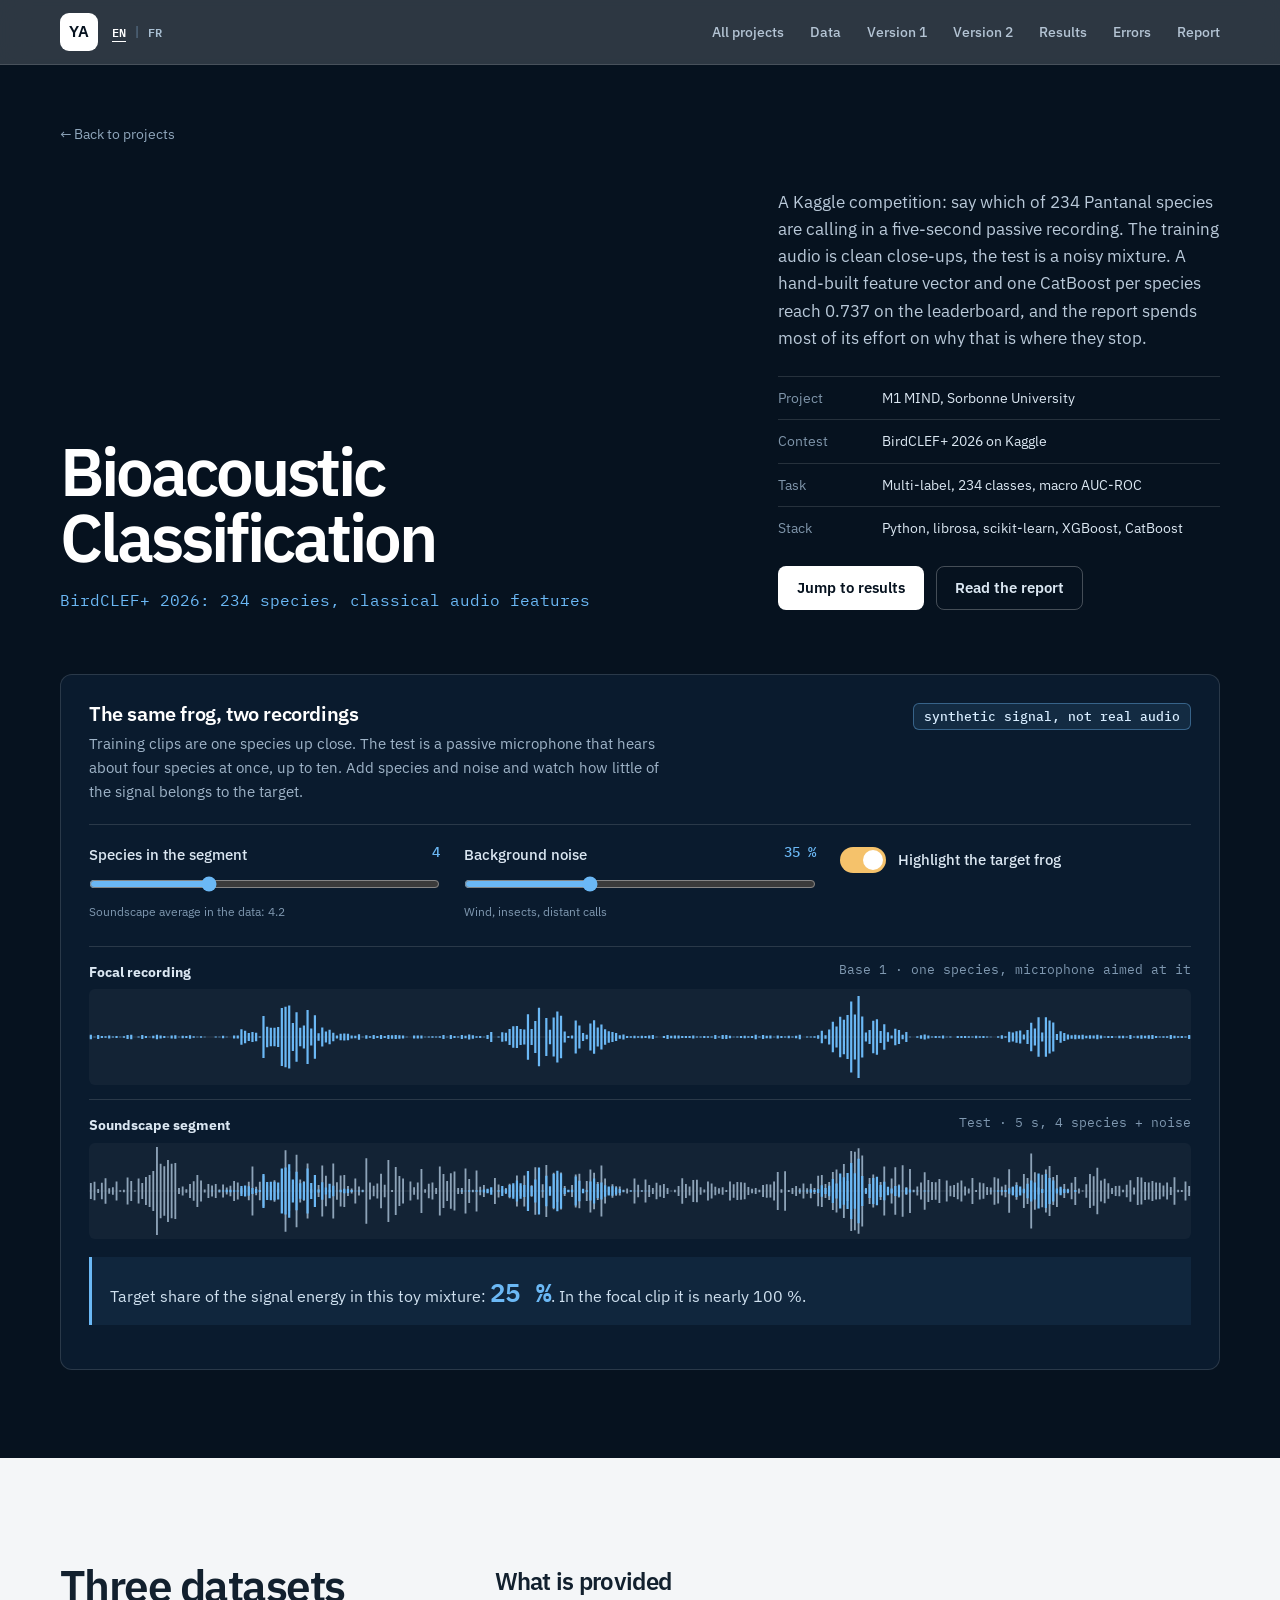
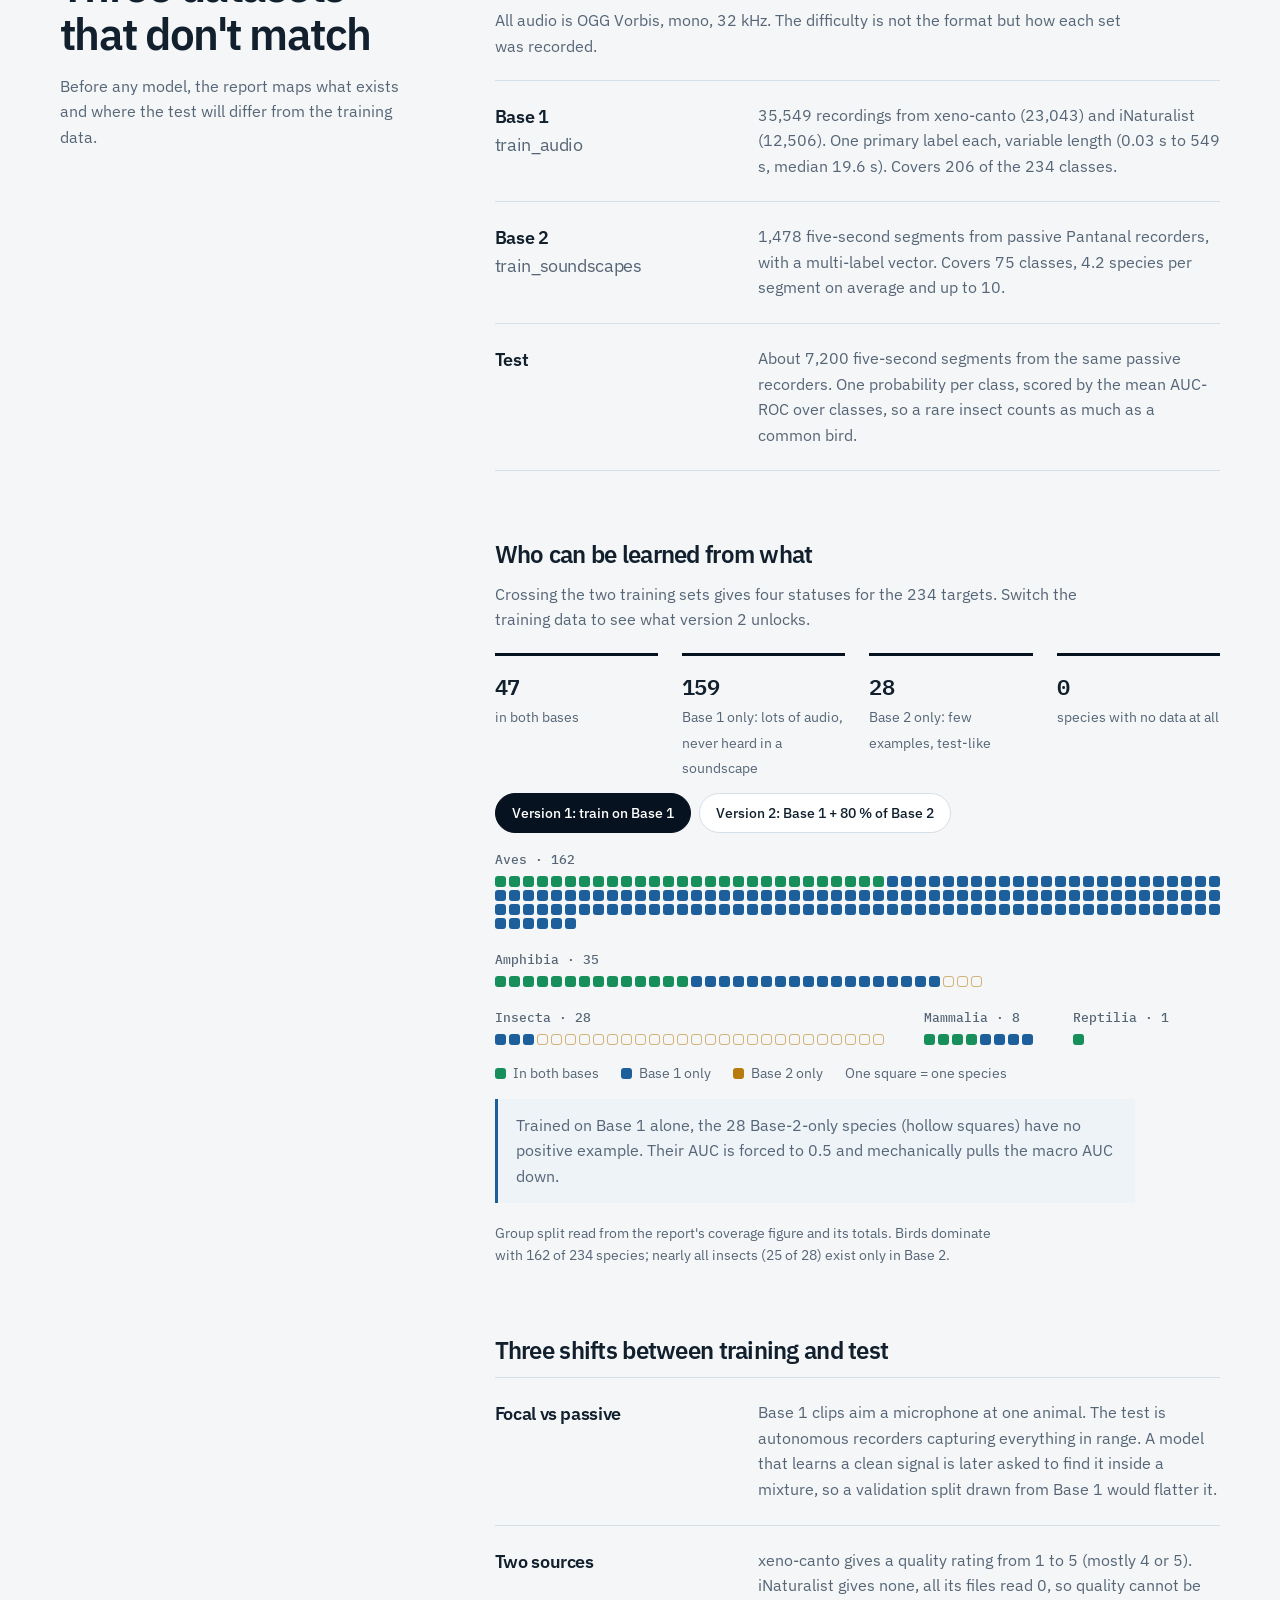
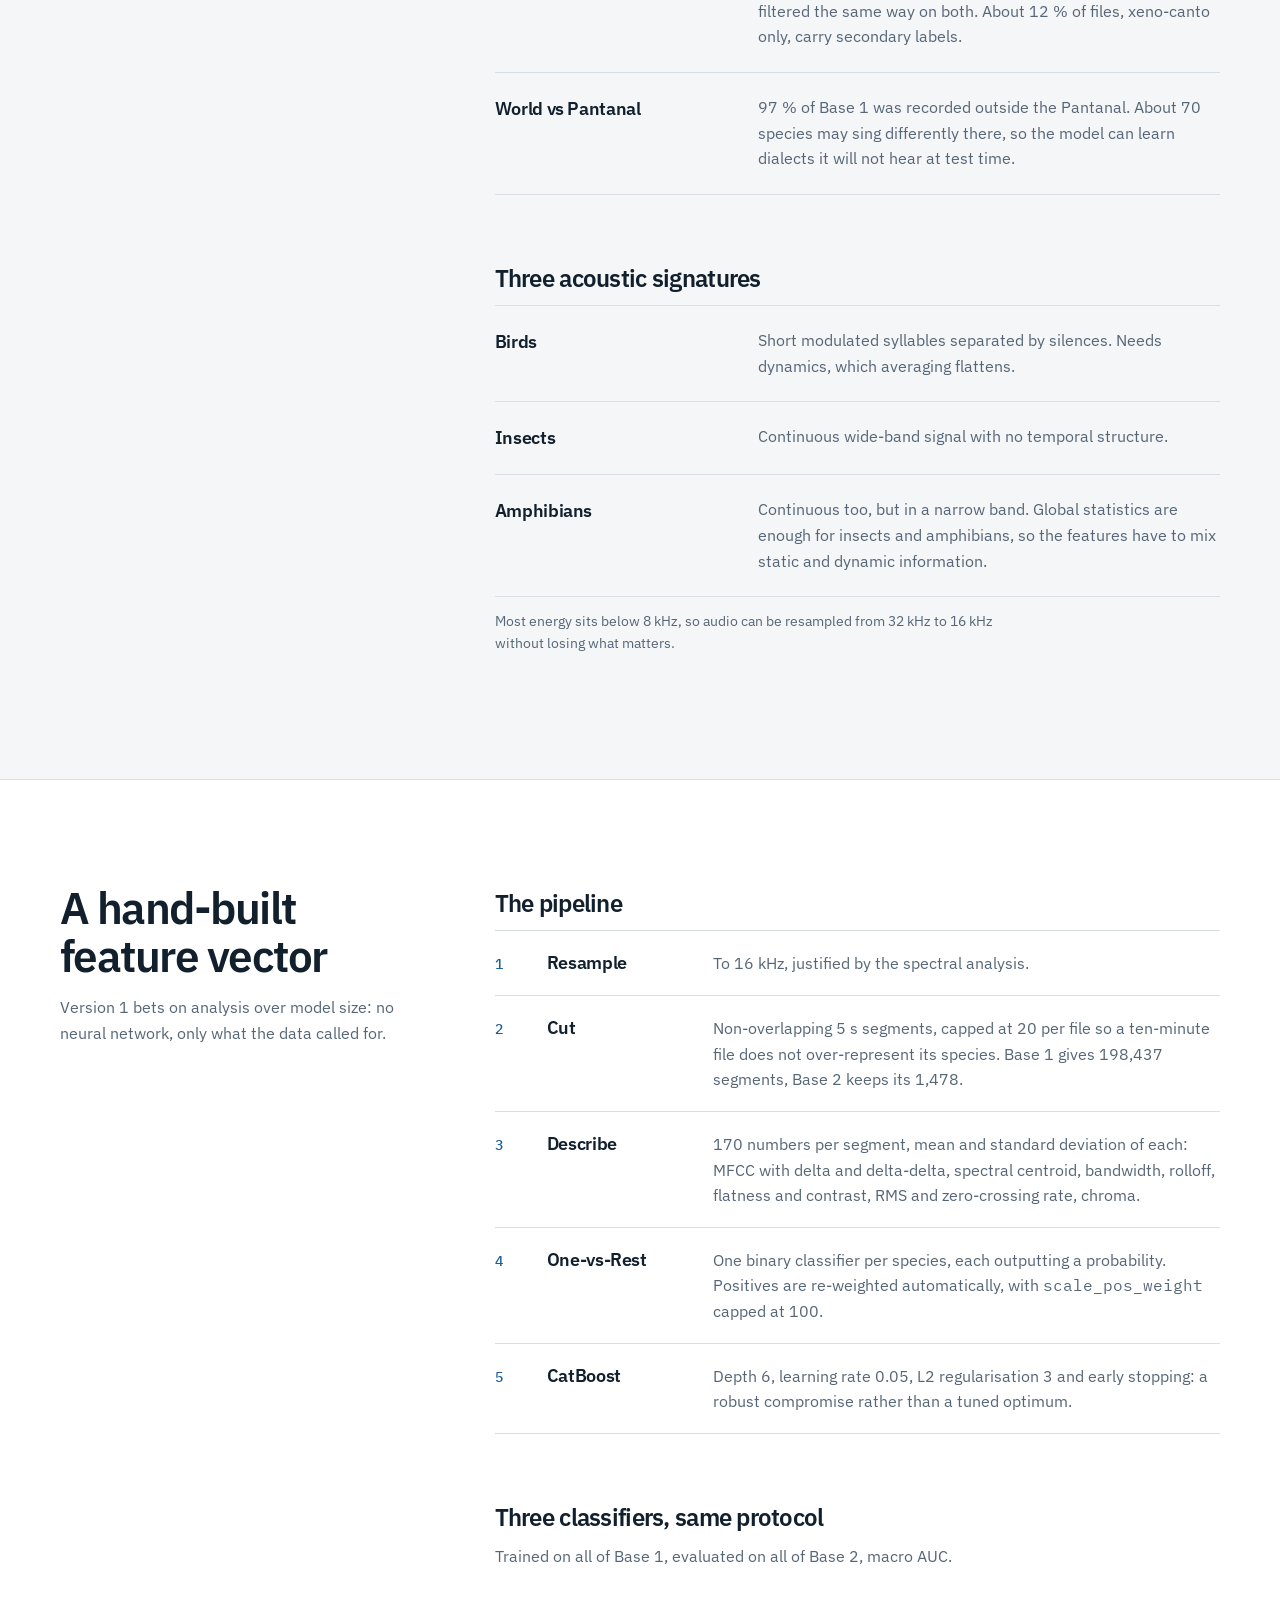
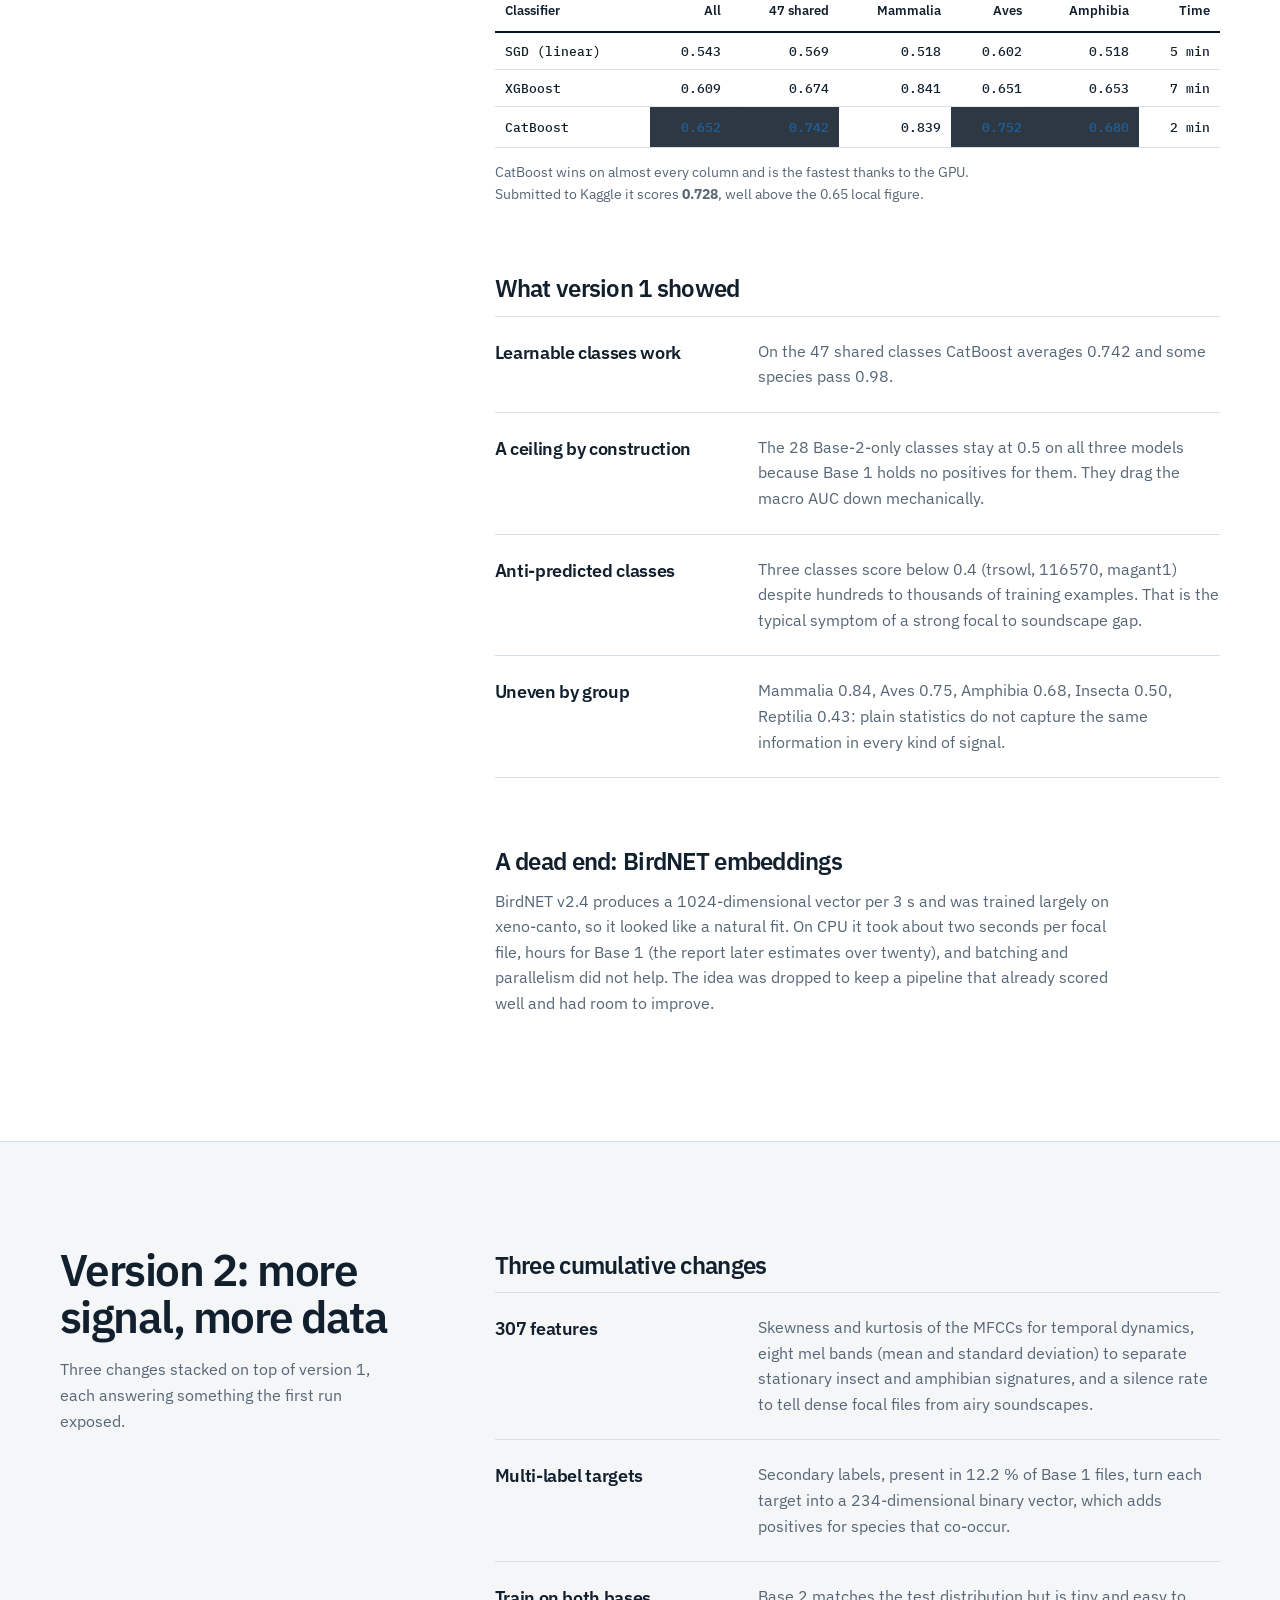
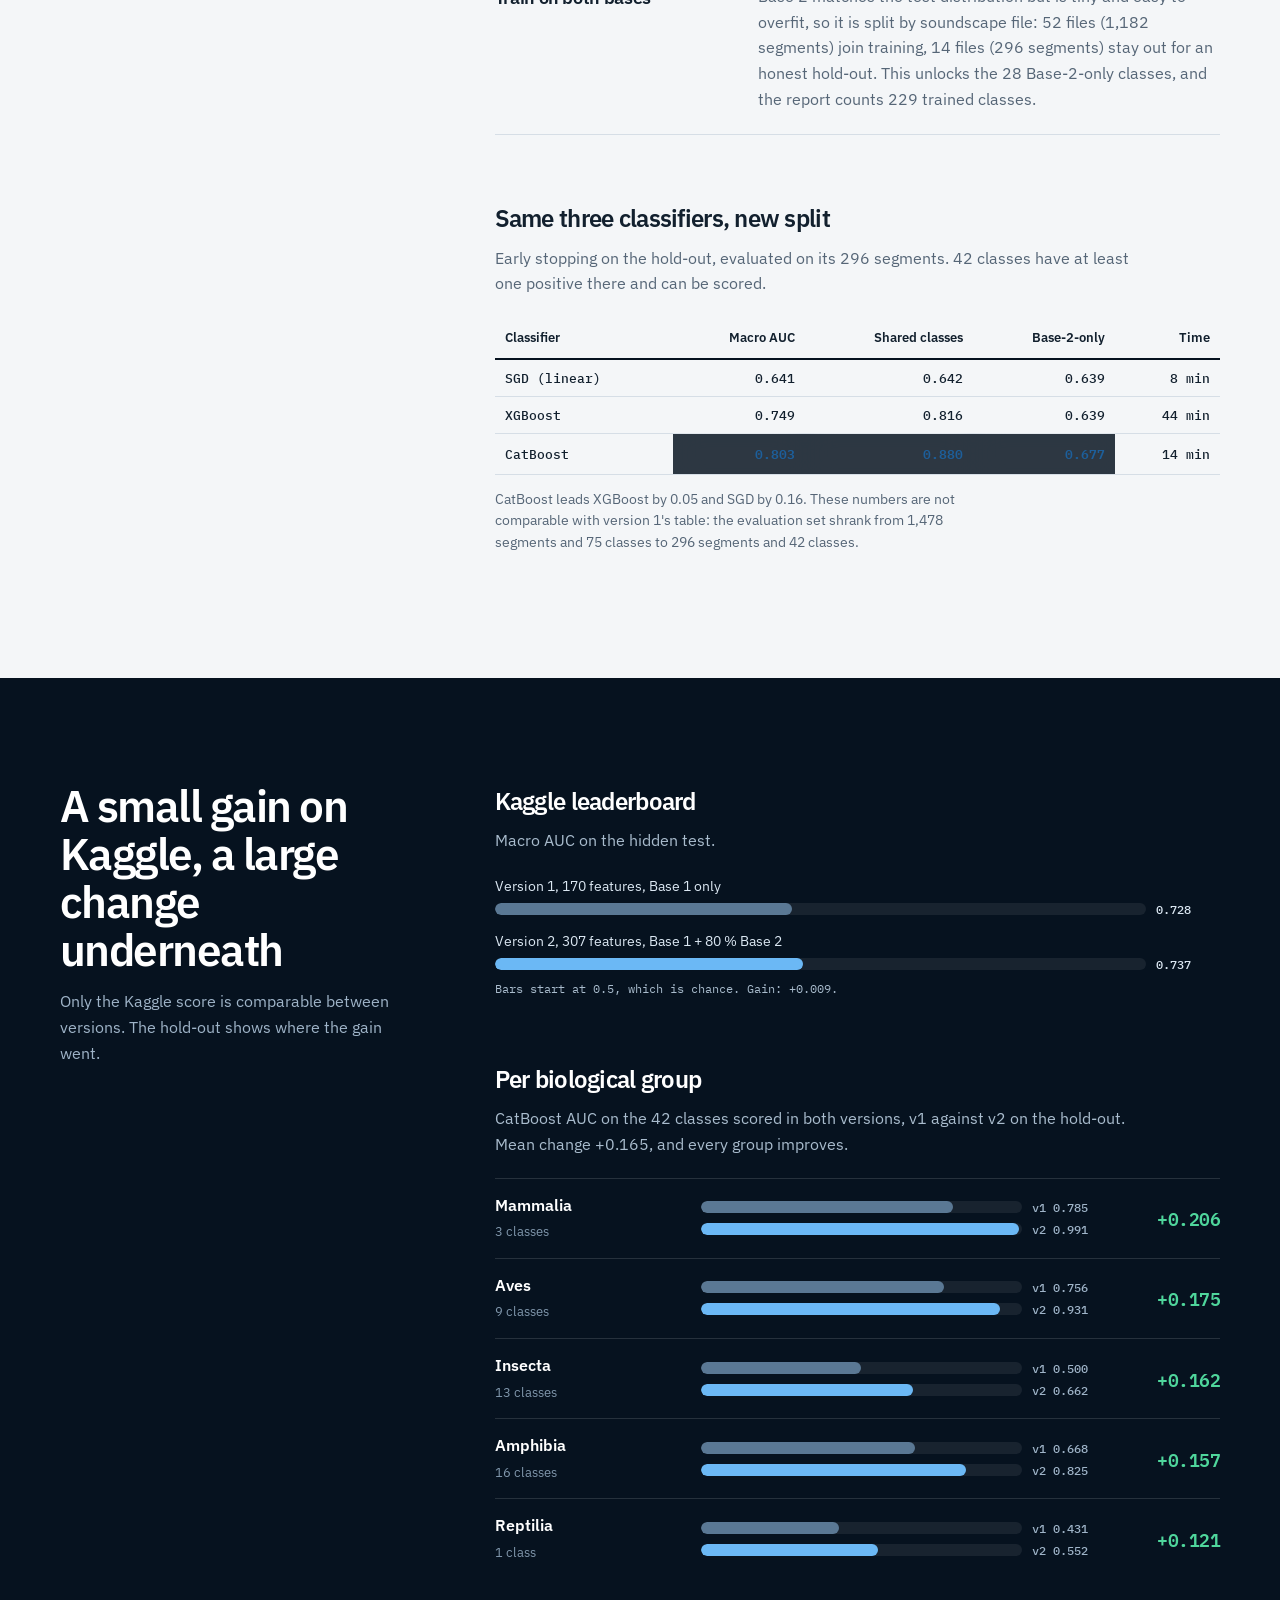
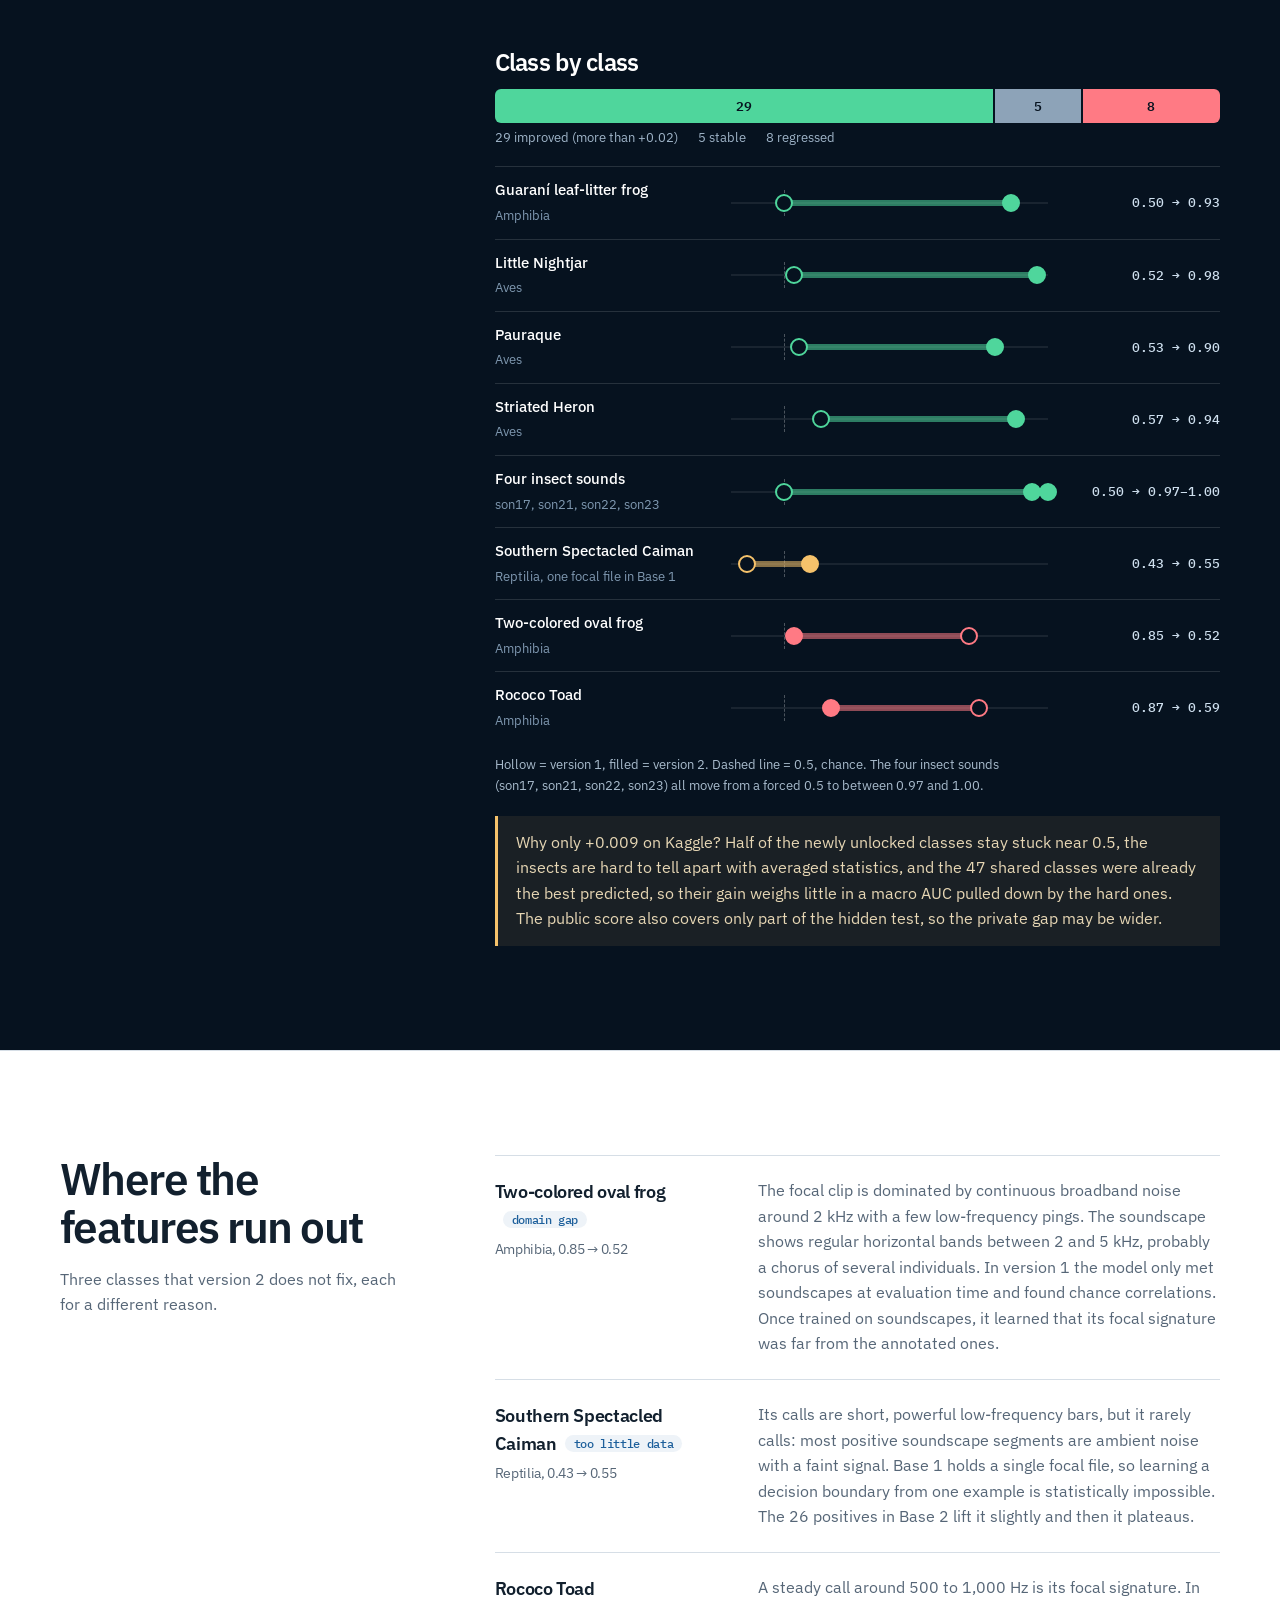
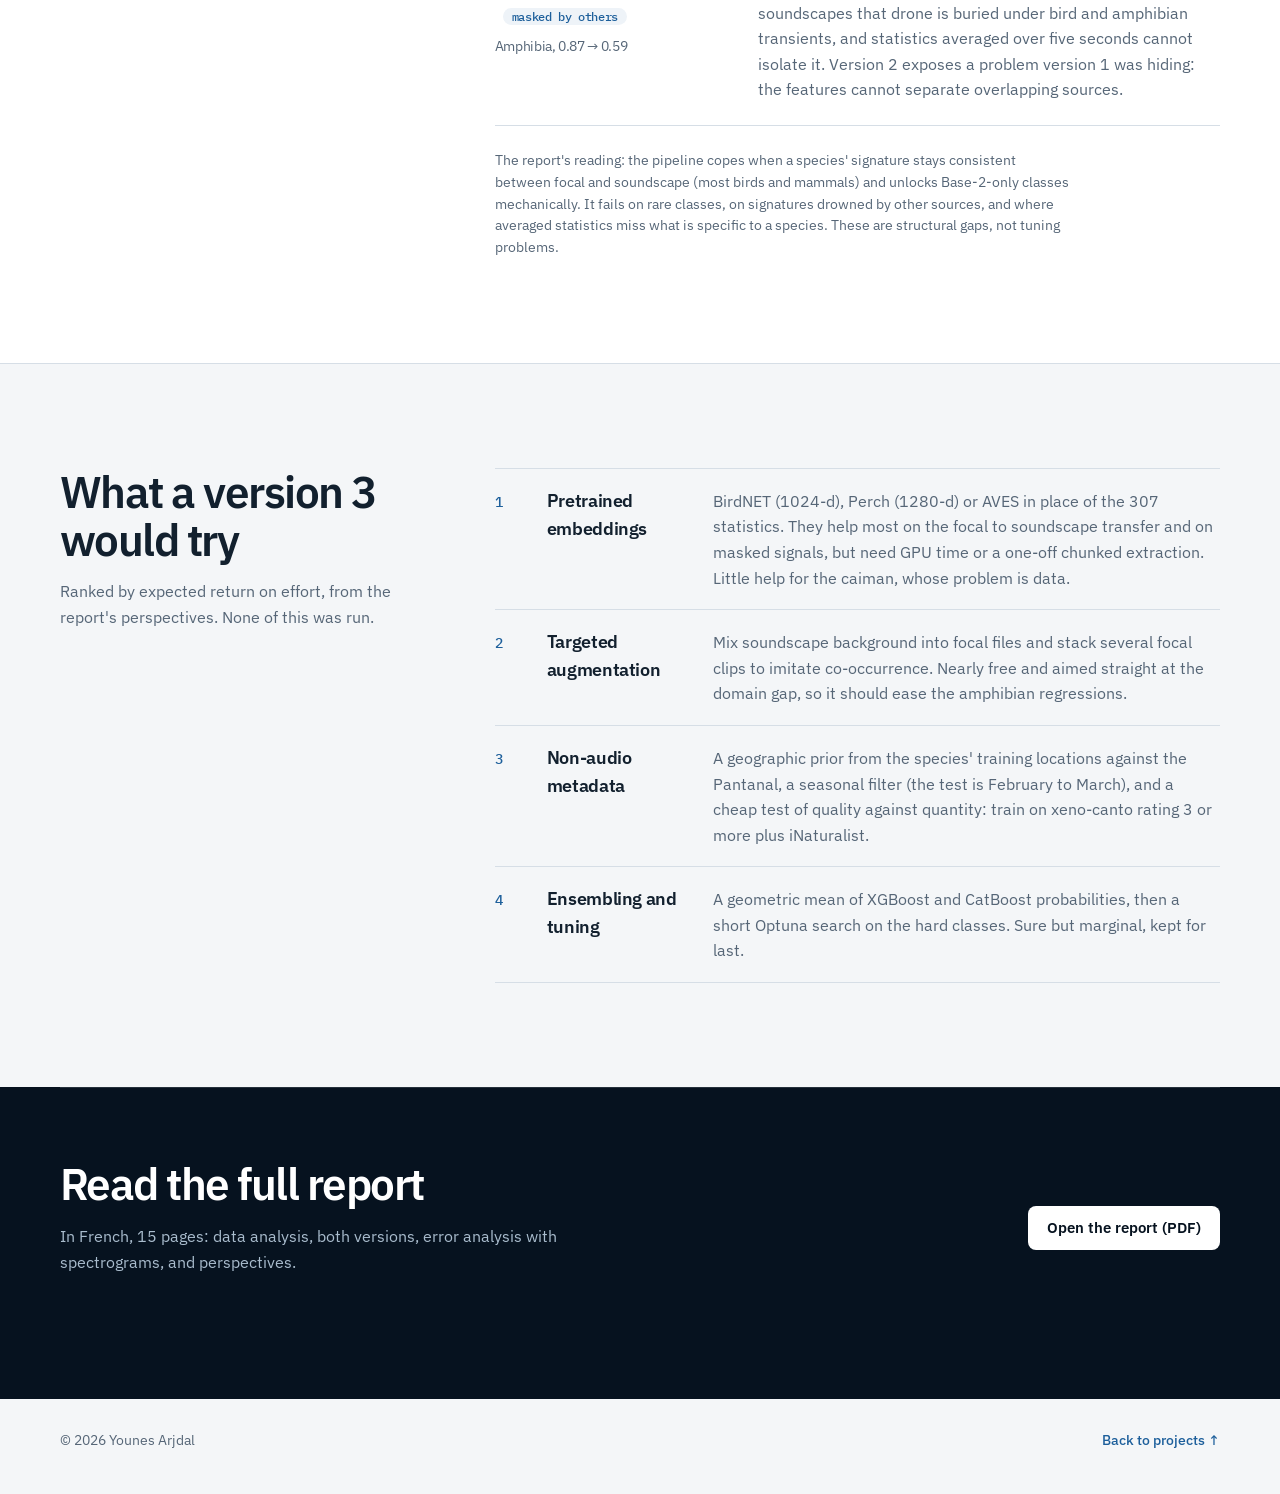
==== commit d9ff223c: "ordi" ====
--- a/projects/bioacoustic-classification.html
+++ b/projects/bioacoustic-classification.html
@@ -1,17 +1,18 @@
 <!DOCTYPE html>
-<html lang="en" class="no-js">
+
+<html class="no-js" lang="en">
 <head>
-  <meta charset="UTF-8" />
-  <meta name="viewport" content="width=device-width, initial-scale=1.0" />
-  <meta name="description" content="BirdCLEF+ 2026: multi-label audio classification of 234 Pantanal species with hand-built spectral features, One-vs-Rest CatBoost and an analysis of the focal-to-soundscape domain gap." />
-  <meta name="theme-color" content="#06121f" />
-  <title>Bioacoustic Classification — Younes Arjdal</title>
-  <link rel="icon" href="../assets/favicon.svg" type="image/svg+xml" />
-  <link rel="preconnect" href="https://fonts.googleapis.com" />
-  <link rel="preconnect" href="https://fonts.gstatic.com" crossorigin />
-  <link href="https://fonts.googleapis.com/css2?family=IBM+Plex+Mono:wght@400;500;600&family=IBM+Plex+Sans:wght@400;500;600&display=swap" rel="stylesheet" />
-  <script>document.documentElement.classList.replace('no-js', 'js');</script>
-  <style>
+<meta charset="utf-8"/>
+<meta content="width=device-width, initial-scale=1.0" name="viewport"/>
+<meta content="BirdCLEF+ 2026: multi-label audio classification of 234 Pantanal species with hand-built spectral features, One-vs-Rest CatBoost and an analysis of the focal-to-soundscape domain gap." name="description"/>
+<meta content="#06121f" name="theme-color"/>
+<title>Bioacoustic Classification - Younes Arjdal</title>
+<link href="../assets/favicon.svg" rel="icon" type="image/svg+xml"/>
+<link href="https://fonts.googleapis.com" rel="preconnect"/>
+<link crossorigin="" href="https://fonts.gstatic.com" rel="preconnect"/>
+<link href="https://fonts.googleapis.com/css2?family=IBM+Plex+Mono:wght@400;500;600&amp;family=IBM+Plex+Sans:wght@400;500;600&amp;display=swap" rel="stylesheet"/>
+<script>document.documentElement.classList.replace('no-js', 'js');</script>
+<style>
     :root {
       --ink: #06121f; --ink-2: #0a1b2e; --paper: #f4f6f8; --text: #12202e; --muted: #566677;
       --line: #d6dee6; --dline: rgba(255, 255, 255, 0.13);
@@ -237,340 +238,328 @@
       html { scroll-behavior: auto; }
       *, *::before, *::after { transition-duration: 0.01ms !important; }
     }
-  </style>
-</head>
+  
+/* Allow the demonstration label to wrap on narrow screens. */
+@media(max-width:420px){.demo .chip{max-width:100%;white-space:normal;overflow-wrap:anywhere}}
+/* Language switch : EN | FR, adjacent to YA */
+.identity-row{display:flex;align-items:center;gap:12px;flex-shrink:0}
+.top .identity-row .lang-switch{position:static!important;top:auto;left:auto;right:auto;display:inline-flex!important;align-items:center;flex-direction:row!important;gap:7px!important;padding:0;background:none;border:0;white-space:nowrap}
+.top .identity-row .lang-switch a{display:inline-flex!important;align-items:center;font:600 .76rem var(--mono);text-decoration:none;color:#a9bfd2;padding:7px 2px;border:0}
+.top .identity-row .lang-switch a[aria-current="page"]{color:#fff;text-decoration:underline;text-underline-offset:4px}
+.top .identity-row .lang-switch a:hover{color:#fff}
+.lang-switch .lang-divider{color:#67839d;font-size:.8rem}
+@media(max-width:420px){.identity-row{gap:8px}.top .identity-row .lang-switch{gap:4px!important}}
+</style>
+<link href="https://younesmrc.github.io/projects/bioacoustic-classification.html" hreflang="en" rel="alternate"/><link href="https://younesmrc.github.io/fr/projects/bioacoustic-classification.html" hreflang="fr" rel="alternate"/><link href="https://younesmrc.github.io/projects/bioacoustic-classification.html" hreflang="x-default" rel="alternate"/></head>
 <body>
-  <header class="top">
-    <div class="wrap">
-      <a class="brand" href="../index.html#home" aria-label="Go to home">YA</a>
-      <nav aria-label="Project navigation">
-        <a href="../index.html#projects">All projects</a>
-        <a href="#data">Data</a>
-        <a href="#v1">Version 1</a>
-        <a href="#v2">Version 2</a>
-        <a href="#results">Results</a>
-        <a href="#errors">Errors</a>
-        <a href="#report">Report</a>
-      </nav>
-    </div>
-  </header>
-
-  <main>
-    <!-- ================= HERO + DOMAIN-GAP DEMO ================= -->
-    <section class="hero" id="top">
-      <div class="wrap">
-        <a class="back" href="../index.html#projects">← Back to projects</a>
-
-        <div class="hero-head">
-          <div>
-            <h1>Bioacoustic<br />Classification</h1>
-            <p class="sub">BirdCLEF+ 2026: 234 species, classical audio features</p>
-          </div>
-          <div>
-            <p class="lede">
+<header class="top">
+<div class="wrap">
+<div class="identity-row"><a aria-label="Go to home" class="brand" href="../index.html#home">YA</a><nav aria-label="Choose language" class="lang-switch"><a aria-current="page" href="#" lang="en">EN</a><span aria-hidden="true" class="lang-divider">|</span><a href="../fr/projects/bioacoustic-classification.html" lang="fr">FR</a></nav></div>
+<nav aria-label="Project navigation">
+<a href="../index.html#projects">All projects</a>
+<a href="#data">Data</a>
+<a href="#v1">Version 1</a>
+<a href="#v2">Version 2</a>
+<a href="#results">Results</a>
+<a href="#errors">Errors</a>
+<a href="#report">Report</a>
+</nav>
+</div>
+</header>
+<main>
+<!-- ================= HERO + DOMAIN-GAP DEMO ================= -->
+<section class="hero" id="top">
+<div class="wrap">
+<a class="back" href="../index.html#projects">← Back to projects</a>
+<div class="hero-head">
+<div>
+<h1>Bioacoustic<br/>Classification</h1>
+<p class="sub">BirdCLEF+ 2026: 234 species, classical audio features</p>
+</div>
+<div>
+<p class="lede">
               A Kaggle competition: say which of 234 Pantanal species are calling in a five-second passive recording.
               The training audio is clean close-ups, the test is a noisy mixture. A hand-built feature vector and one
               CatBoost per species reach 0.737 on the leaderboard, and the report spends most of its effort on why that is
               where they stop.
             </p>
-            <dl class="meta">
-              <div><dt>Project</dt><dd>M1 MIND, Sorbonne University</dd></div>
-              <div><dt>Contest</dt><dd>BirdCLEF+ 2026 on Kaggle</dd></div>
-              <div><dt>Task</dt><dd>Multi-label, 234 classes, macro AUC-ROC</dd></div>
-              <div><dt>Stack</dt><dd>Python, librosa, scikit-learn, XGBoost, CatBoost</dd></div>
-            </dl>
-            <div class="hero-actions">
-              <a class="btn btn-light" href="#results">Jump to results</a>
-              <a class="btn btn-ghost" href="../assets/projects/bioacoustic-classification/report.pdf" target="_blank" rel="noreferrer">Read the report</a>
-            </div>
-          </div>
-        </div>
-
-        <div class="demo" aria-labelledby="demo-title">
-          <div class="demo-intro">
-            <div>
-              <h2 id="demo-title">The same frog, two recordings</h2>
-              <p>Training clips are one species up close. The test is a passive microphone that hears about four species at once, up to ten. Add species and noise and watch how little of the signal belongs to the target.</p>
-            </div>
-            <span class="chip">synthetic signal, not real audio</span>
-          </div>
-
-          <div class="ctl">
-            <div>
-              <label for="nsp">Species in the segment <output id="nsp-o">4</output></label>
-              <input id="nsp" type="range" min="1" max="10" step="1" value="4" />
-              <small>Soundscape average in the data: 4.2</small>
-            </div>
-            <div>
-              <label for="nz">Background noise <output id="nz-o">35 %</output></label>
-              <input id="nz" type="range" min="0" max="100" step="5" value="35" />
-              <small>Wind, insects, distant calls</small>
-            </div>
-            <div>
-              <label class="switch"><input id="hl" type="checkbox" checked /><span class="knob"></span><span>Highlight the target frog</span></label>
-            </div>
-          </div>
-
-          <div class="wv">
-            <div class="wv-h"><b>Focal recording</b><span>Base 1 · one species, microphone aimed at it</span></div>
-            <svg id="w-focal" viewBox="0 0 600 96" preserveAspectRatio="none" role="img" aria-label="Waveform of a clean focal recording with three calls"></svg>
-          </div>
-          <div class="wv">
-            <div class="wv-h"><b>Soundscape segment</b><span id="w-cap">Test · 5 s, 4 species + noise</span></div>
-            <svg id="w-soup" viewBox="0 0 600 96" preserveAspectRatio="none" role="img" aria-label="Waveform of a noisy soundscape mixture"></svg>
-          </div>
-          <p class="share" id="share" aria-live="polite"></p>
-        </div>
-      </div>
-    </section>
-
-    <!-- ================= DATA ================= -->
-    <section class="sec" id="data">
-      <div class="wrap split">
-        <header>
-          <h2>Three datasets that don't match</h2>
-          <p>Before any model, the report maps what exists and where the test will differ from the training data.</p>
-        </header>
-        <div>
-          <div class="block">
-            <h3>What is provided</h3>
-            <p>All audio is OGG Vorbis, mono, 32 kHz. The difficulty is not the format but how each set was recorded.</p>
-            <dl class="rows">
-              <div><dt>Base 1<br /><span style="font-weight:400;color:var(--muted)">train_audio</span></dt><dd>35,549 recordings from xeno-canto (23,043) and iNaturalist (12,506). One primary label each, variable length (0.03 s to 549 s, median 19.6 s). Covers 206 of the 234 classes.</dd></div>
-              <div><dt>Base 2<br /><span style="font-weight:400;color:var(--muted)">train_soundscapes</span></dt><dd>1,478 five-second segments from passive Pantanal recorders, with a multi-label vector. Covers 75 classes, 4.2 species per segment on average and up to 10.</dd></div>
-              <div><dt>Test</dt><dd>About 7,200 five-second segments from the same passive recorders. One probability per class, scored by the mean AUC-ROC over classes, so a rare insect counts as much as a common bird.</dd></div>
-            </dl>
-          </div>
-
-          <div class="block">
-            <h3>Who can be learned from what</h3>
-            <p>Crossing the two training sets gives four statuses for the 234 targets. Switch the training data to see what version 2 unlocks.</p>
-            <dl class="facts">
-              <div><b>47</b><span>in both bases</span></div>
-              <div><b>159</b><span>Base 1 only: lots of audio, never heard in a soundscape</span></div>
-              <div><b>28</b><span>Base 2 only: few examples, test-like</span></div>
-              <div><b>0</b><span>species with no data at all</span></div>
-            </dl>
-            <div class="grid-tools" role="group" aria-label="Training data">
-              <button type="button" class="gmode" data-g="v1" aria-pressed="true">Version 1: train on Base 1</button>
-              <button type="button" class="gmode" data-g="v2" aria-pressed="false">Version 2: Base 1 + 80 % of Base 2</button>
-            </div>
-            <div class="groups" id="groups"></div>
-            <div class="gleg">
-              <span><i style="background:#178f5b"></i>In both bases</span>
-              <span><i style="background:#1d5f9b"></i>Base 1 only</span>
-              <span><i style="background:#b87a0a"></i>Base 2 only</span>
-              <span style="color:var(--muted)">One square = one species</span>
-            </div>
-            <p class="gcap" id="gcap" aria-live="polite"></p>
-            <p class="note">Group split read from the report's coverage figure and its totals. Birds dominate with 162 of 234 species; nearly all insects (25 of 28) exist only in Base 2.</p>
-          </div>
-
-          <div class="block">
-            <h3>Three shifts between training and test</h3>
-            <dl class="rows">
-              <div><dt>Focal vs passive</dt><dd>Base 1 clips aim a microphone at one animal. The test is autonomous recorders capturing everything in range. A model that learns a clean signal is later asked to find it inside a mixture, so a validation split drawn from Base 1 would flatter it.</dd></div>
-              <div><dt>Two sources</dt><dd>xeno-canto gives a quality rating from 1 to 5 (mostly 4 or 5). iNaturalist gives none, all its files read 0, so quality cannot be filtered the same way on both. About 12 % of files, xeno-canto only, carry secondary labels.</dd></div>
-              <div><dt>World vs Pantanal</dt><dd>97 % of Base 1 was recorded outside the Pantanal. About 70 species may sing differently there, so the model can learn dialects it will not hear at test time.</dd></div>
-            </dl>
-          </div>
-
-          <div class="block">
-            <h3>Three acoustic signatures</h3>
-            <dl class="rows">
-              <div><dt>Birds</dt><dd>Short modulated syllables separated by silences. Needs dynamics, which averaging flattens.</dd></div>
-              <div><dt>Insects</dt><dd>Continuous wide-band signal with no temporal structure.</dd></div>
-              <div><dt>Amphibians</dt><dd>Continuous too, but in a narrow band. Global statistics are enough for insects and amphibians, so the features have to mix static and dynamic information.</dd></div>
-            </dl>
-            <p class="note">Most energy sits below 8 kHz, so audio can be resampled from 32 kHz to 16 kHz without losing what matters.</p>
-          </div>
-        </div>
-      </div>
-    </section>
-
-    <!-- ================= VERSION 1 ================= -->
-    <section class="sec white" id="v1">
-      <div class="wrap split">
-        <header>
-          <h2>A hand-built feature vector</h2>
-          <p>Version 1 bets on analysis over model size: no neural network, only what the data called for.</p>
-        </header>
-        <div>
-          <div class="block">
-            <h3>The pipeline</h3>
-            <ol class="steps">
-              <li><b>Resample</b><span>To 16 kHz, justified by the spectral analysis.</span></li>
-              <li><b>Cut</b><span>Non-overlapping 5 s segments, capped at 20 per file so a ten-minute file does not over-represent its species. Base 1 gives 198,437 segments, Base 2 keeps its 1,478.</span></li>
-              <li><b>Describe</b><span>170 numbers per segment, mean and standard deviation of each: MFCC with delta and delta-delta, spectral centroid, bandwidth, rolloff, flatness and contrast, RMS and zero-crossing rate, chroma.</span></li>
-              <li><b>One-vs-Rest</b><span>One binary classifier per species, each outputting a probability. Positives are re-weighted automatically, with <code>scale_pos_weight</code> capped at 100.</span></li>
-              <li><b>CatBoost</b><span>Depth 6, learning rate 0.05, L2 regularisation 3 and early stopping: a robust compromise rather than a tuned optimum.</span></li>
-            </ol>
-          </div>
-
-          <div class="block">
-            <h3>Three classifiers, same protocol</h3>
-            <p>Trained on all of Base 1, evaluated on all of Base 2, macro AUC.</p>
-            <div class="tw">
-              <table class="wp">
-                <thead><tr><th>Classifier</th><th class="num">All</th><th class="num">47 shared</th><th class="num">Mammalia</th><th class="num">Aves</th><th class="num">Amphibia</th><th class="num">Time</th></tr></thead>
-                <tbody>
-                  <tr><td>SGD (linear)</td><td class="num">0.543</td><td class="num">0.569</td><td class="num">0.518</td><td class="num">0.602</td><td class="num">0.518</td><td class="num">5 min</td></tr>
-                  <tr><td>XGBoost</td><td class="num">0.609</td><td class="num">0.674</td><td class="num">0.841</td><td class="num">0.651</td><td class="num">0.653</td><td class="num">7 min</td></tr>
-                  <tr><td>CatBoost</td><td class="num top">0.652</td><td class="num top">0.742</td><td class="num">0.839</td><td class="num top">0.752</td><td class="num top">0.680</td><td class="num">2 min</td></tr>
-                </tbody>
-              </table>
-            </div>
-            <p class="note">CatBoost wins on almost every column and is the fastest thanks to the GPU. Submitted to Kaggle it scores <b>0.728</b>, well above the 0.65 local figure.</p>
-          </div>
-
-          <div class="block">
-            <h3>What version 1 showed</h3>
-            <dl class="rows">
-              <div><dt>Learnable classes work</dt><dd>On the 47 shared classes CatBoost averages 0.742 and some species pass 0.98.</dd></div>
-              <div><dt>A ceiling by construction</dt><dd>The 28 Base-2-only classes stay at 0.5 on all three models because Base 1 holds no positives for them. They drag the macro AUC down mechanically.</dd></div>
-              <div><dt>Anti-predicted classes</dt><dd>Three classes score below 0.4 (trsowl, 116570, magant1) despite hundreds to thousands of training examples. That is the typical symptom of a strong focal to soundscape gap.</dd></div>
-              <div><dt>Uneven by group</dt><dd>Mammalia 0.84, Aves 0.75, Amphibia 0.68, Insecta 0.50, Reptilia 0.43: plain statistics do not capture the same information in every kind of signal.</dd></div>
-            </dl>
-          </div>
-
-          <div class="block">
-            <h3>A dead end: BirdNET embeddings</h3>
-            <p>BirdNET v2.4 produces a 1024-dimensional vector per 3 s and was trained largely on xeno-canto, so it looked like a natural fit. On CPU it took about two seconds per focal file, hours for Base 1 (the report later estimates over twenty), and batching and parallelism did not help. The idea was dropped to keep a pipeline that already scored well and had room to improve.</p>
-          </div>
-        </div>
-      </div>
-    </section>
-
-    <!-- ================= VERSION 2 ================= -->
-    <section class="sec" id="v2">
-      <div class="wrap split">
-        <header>
-          <h2>Version 2: more signal, more data</h2>
-          <p>Three changes stacked on top of version 1, each answering something the first run exposed.</p>
-        </header>
-        <div>
-          <div class="block">
-            <h3>Three cumulative changes</h3>
-            <dl class="rows">
-              <div><dt>307 features</dt><dd>Skewness and kurtosis of the MFCCs for temporal dynamics, eight mel bands (mean and standard deviation) to separate stationary insect and amphibian signatures, and a silence rate to tell dense focal files from airy soundscapes.</dd></div>
-              <div><dt>Multi-label targets</dt><dd>Secondary labels, present in 12.2 % of Base 1 files, turn each target into a 234-dimensional binary vector, which adds positives for species that co-occur.</dd></div>
-              <div><dt>Train on both bases</dt><dd>Base 2 matches the test distribution but is tiny and easy to overfit, so it is split by soundscape file: 52 files (1,182 segments) join training, 14 files (296 segments) stay out for an honest hold-out. This unlocks the 28 Base-2-only classes, and the report counts 229 trained classes.</dd></div>
-            </dl>
-          </div>
-
-          <div class="block">
-            <h3>Same three classifiers, new split</h3>
-            <p>Early stopping on the hold-out, evaluated on its 296 segments. 42 classes have at least one positive there and can be scored.</p>
-            <div class="tw">
-              <table class="wp">
-                <thead><tr><th>Classifier</th><th class="num">Macro AUC</th><th class="num">Shared classes</th><th class="num">Base-2-only</th><th class="num">Time</th></tr></thead>
-                <tbody>
-                  <tr><td>SGD (linear)</td><td class="num">0.641</td><td class="num">0.642</td><td class="num">0.639</td><td class="num">8 min</td></tr>
-                  <tr><td>XGBoost</td><td class="num">0.749</td><td class="num">0.816</td><td class="num">0.639</td><td class="num">44 min</td></tr>
-                  <tr><td>CatBoost</td><td class="num top">0.803</td><td class="num top">0.880</td><td class="num top">0.677</td><td class="num">14 min</td></tr>
-                </tbody>
-              </table>
-            </div>
-            <p class="note">CatBoost leads XGBoost by 0.05 and SGD by 0.16. These numbers are not comparable with version 1's table: the evaluation set shrank from 1,478 segments and 75 classes to 296 segments and 42 classes.</p>
-          </div>
-        </div>
-      </div>
-    </section>
-
-    <!-- ================= RESULTS ================= -->
-    <section class="sec dark" id="results">
-      <div class="wrap split">
-        <header>
-          <h2>A small gain on Kaggle, a large change underneath</h2>
-          <p>Only the Kaggle score is comparable between versions. The hold-out shows where the gain went.</p>
-        </header>
-        <div>
-          <div class="block grow">
-            <h3>Kaggle leaderboard</h3>
-            <p>Macro AUC on the hidden test.</p>
-            <div class="kag">
-              <div><span class="lab">Version 1, 170 features, Base 1 only</span><div class="pb bm"><span class="tr"><span class="bw" style="--w:45.6%"></span></span><em>0.728</em></div></div>
-              <div><span class="lab">Version 2, 307 features, Base 1 + 80 % Base 2</span><div class="pb di"><span class="tr"><span class="bw" style="--w:47.4%"></span></span><em>0.737</em></div></div>
-            </div>
-            <p class="axisnote">Bars start at 0.5, which is chance. Gain: +0.009.</p>
-          </div>
-
-          <div class="block grow">
-            <h3>Per biological group</h3>
-            <p>CatBoost AUC on the 42 classes scored in both versions, v1 against v2 on the hold-out. Mean change +0.165, and every group improves.</p>
-            <div id="grp-pairs"></div>
-          </div>
-
-          <div class="block">
-            <h3>Class by class</h3>
-            <div class="stack" role="img" aria-label="29 classes improved, 5 stable, 8 regressed"><span class="up">29</span><span class="eq">5</span><span class="dn">8</span></div>
-            <div class="stack-l"><span>29 improved (more than +0.02)</span><span>5 stable</span><span>8 regressed</span></div>
-            <div id="dumbbells" style="margin-top:18px"></div>
-            <p class="dleg">Hollow = version 1, filled = version 2. Dashed line = 0.5, chance. The four insect sounds (son17, son21, son22, son23) all move from a forced 0.5 to between 0.97 and 1.00.</p>
-          </div>
-
-          <p class="callout">Why only +0.009 on Kaggle? Half of the newly unlocked classes stay stuck near 0.5, the insects are hard to tell apart with averaged statistics, and the 47 shared classes were already the best predicted, so their gain weighs little in a macro AUC pulled down by the hard ones. The public score also covers only part of the hidden test, so the private gap may be wider.</p>
-        </div>
-      </div>
-    </section>
-
-    <!-- ================= ERRORS ================= -->
-    <section class="sec white" id="errors">
-      <div class="wrap split">
-        <header>
-          <h2>Where the features run out</h2>
-          <p>Three classes that version 2 does not fix, each for a different reason.</p>
-        </header>
-        <div>
-          <dl class="rows">
-            <div><dt>Two-colored oval frog<span class="case">domain gap</span><br /><span style="font-weight:400;color:var(--muted);font-size:.9rem">Amphibia, 0.85 → 0.52</span></dt><dd>The focal clip is dominated by continuous broadband noise around 2 kHz with a few low-frequency pings. The soundscape shows regular horizontal bands between 2 and 5 kHz, probably a chorus of several individuals. In version 1 the model only met soundscapes at evaluation time and found chance correlations. Once trained on soundscapes, it learned that its focal signature was far from the annotated ones.</dd></div>
-            <div><dt>Southern Spectacled Caiman<span class="case">too little data</span><br /><span style="font-weight:400;color:var(--muted);font-size:.9rem">Reptilia, 0.43 → 0.55</span></dt><dd>Its calls are short, powerful low-frequency bars, but it rarely calls: most positive soundscape segments are ambient noise with a faint signal. Base 1 holds a single focal file, so learning a decision boundary from one example is statistically impossible. The 26 positives in Base 2 lift it slightly and then it plateaus.</dd></div>
-            <div><dt>Rococo Toad<span class="case">masked by others</span><br /><span style="font-weight:400;color:var(--muted);font-size:.9rem">Amphibia, 0.87 → 0.59</span></dt><dd>A steady call around 500 to 1,000 Hz is its focal signature. In soundscapes that drone is buried under bird and amphibian transients, and statistics averaged over five seconds cannot isolate it. Version 2 exposes a problem version 1 was hiding: the features cannot separate overlapping sources.</dd></div>
-          </dl>
-          <p class="note" style="margin-top:24px">The report's reading: the pipeline copes when a species' signature stays consistent between focal and soundscape (most birds and mammals) and unlocks Base-2-only classes mechanically. It fails on rare classes, on signatures drowned by other sources, and where averaged statistics miss what is specific to a species. These are structural gaps, not tuning problems.</p>
-        </div>
-      </div>
-    </section>
-
-    <!-- ================= NEXT ================= -->
-    <section class="sec" id="next">
-      <div class="wrap split">
-        <header>
-          <h2>What a version 3 would try</h2>
-          <p>Ranked by expected return on effort, from the report's perspectives. None of this was run.</p>
-        </header>
-        <div>
-          <ol class="steps">
-            <li><b>Pretrained embeddings</b><span>BirdNET (1024-d), Perch (1280-d) or AVES in place of the 307 statistics. They help most on the focal to soundscape transfer and on masked signals, but need GPU time or a one-off chunked extraction. Little help for the caiman, whose problem is data.</span></li>
-            <li><b>Targeted augmentation</b><span>Mix soundscape background into focal files and stack several focal clips to imitate co-occurrence. Nearly free and aimed straight at the domain gap, so it should ease the amphibian regressions.</span></li>
-            <li><b>Non-audio metadata</b><span>A geographic prior from the species' training locations against the Pantanal, a seasonal filter (the test is February to March), and a cheap test of quality against quantity: train on xeno-canto rating 3 or more plus iNaturalist.</span></li>
-            <li><b>Ensembling and tuning</b><span>A geometric mean of XGBoost and CatBoost probabilities, then a short Optuna search on the hard classes. Sure but marginal, kept for last.</span></li>
-          </ol>
-        </div>
-      </div>
-    </section>
-
-    <!-- ================= REPORT ================= -->
-    <section class="sec" id="report" style="background: var(--ink); padding-top: 0">
-      <div class="wrap">
-        <div class="report">
-          <div>
-            <h2>Read the full report</h2>
-            <p>In French, 15 pages: data analysis, both versions, error analysis with spectrograms, and perspectives.</p>
-          </div>
-          <a class="btn btn-light" href="../assets/projects/bioacoustic-classification/report.pdf" target="_blank" rel="noreferrer">Open the report (PDF)</a>
-        </div>
-      </div>
-    </section>
-  </main>
-
-  <footer class="foot">
-    <div class="wrap">
-      <span>© 2026 Younes Arjdal</span>
-      <a href="../index.html#projects">Back to projects ↑</a>
-    </div>
-  </footer>
-  <script>
+<dl class="meta">
+<div><dt>Project</dt><dd>M1 MIND, Sorbonne University</dd></div>
+<div><dt>Contest</dt><dd>BirdCLEF+ 2026 on Kaggle</dd></div>
+<div><dt>Task</dt><dd>Multi-label, 234 classes, macro AUC-ROC</dd></div>
+<div><dt>Stack</dt><dd>Python, librosa, scikit-learn, XGBoost, CatBoost</dd></div>
+</dl>
+<div class="hero-actions">
+<a class="btn btn-light" href="#results">Jump to results</a>
+<a class="btn btn-ghost" href="../assets/projects/bioacoustic-classification/report.pdf" rel="noreferrer" target="_blank">Read the report</a>
+</div>
+</div>
+</div>
+<div aria-labelledby="demo-title" class="demo">
+<div class="demo-intro">
+<div>
+<h2 id="demo-title">The same frog, two recordings</h2>
+<p>Training clips are one species up close. The test is a passive microphone that hears about four species at once, up to ten. Add species and noise and watch how little of the signal belongs to the target.</p>
+</div>
+<span class="chip">synthetic signal, not real audio</span>
+</div>
+<div class="ctl">
+<div>
+<label for="nsp">Species in the segment <output id="nsp-o">4</output></label>
+<input id="nsp" max="10" min="1" step="1" type="range" value="4"/>
+<small>Soundscape average in the data: 4.2</small>
+</div>
+<div>
+<label for="nz">Background noise <output id="nz-o">35 %</output></label>
+<input id="nz" max="100" min="0" step="5" type="range" value="35"/>
+<small>Wind, insects, distant calls</small>
+</div>
+<div>
+<label class="switch"><input checked="" id="hl" type="checkbox"/><span class="knob"></span><span>Highlight the target frog</span></label>
+</div>
+</div>
+<div class="wv">
+<div class="wv-h"><b>Focal recording</b><span>Base 1 · one species, microphone aimed at it</span></div>
+<svg aria-label="Waveform of a clean focal recording with three calls" id="w-focal" preserveaspectratio="none" role="img" viewbox="0 0 600 96"></svg>
+</div>
+<div class="wv">
+<div class="wv-h"><b>Soundscape segment</b><span id="w-cap">Test · 5 s, 4 species + noise</span></div>
+<svg aria-label="Waveform of a noisy soundscape mixture" id="w-soup" preserveaspectratio="none" role="img" viewbox="0 0 600 96"></svg>
+</div>
+<p aria-live="polite" class="share" id="share"></p>
+</div>
+</div>
+</section>
+<!-- ================= DATA ================= -->
+<section class="sec" id="data">
+<div class="wrap split">
+<header>
+<h2>Three datasets that don't match</h2>
+<p>Before any model, the report maps what exists and where the test will differ from the training data.</p>
+</header>
+<div>
+<div class="block">
+<h3>What is provided</h3>
+<p>All audio is OGG Vorbis, mono, 32 kHz. The difficulty is not the format but how each set was recorded.</p>
+<dl class="rows">
+<div><dt>Base 1<br/><span style="font-weight:400;color:var(--muted)">train_audio</span></dt><dd>35,549 recordings from xeno-canto (23,043) and iNaturalist (12,506). One primary label each, variable length (0.03 s to 549 s, median 19.6 s). Covers 206 of the 234 classes.</dd></div>
+<div><dt>Base 2<br/><span style="font-weight:400;color:var(--muted)">train_soundscapes</span></dt><dd>1,478 five-second segments from passive Pantanal recorders, with a multi-label vector. Covers 75 classes, 4.2 species per segment on average and up to 10.</dd></div>
+<div><dt>Test</dt><dd>About 7,200 five-second segments from the same passive recorders. One probability per class, scored by the mean AUC-ROC over classes, so a rare insect counts as much as a common bird.</dd></div>
+</dl>
+</div>
+<div class="block">
+<h3>Who can be learned from what</h3>
+<p>Crossing the two training sets gives four statuses for the 234 targets. Switch the training data to see what version 2 unlocks.</p>
+<dl class="facts">
+<div><b>47</b><span>in both bases</span></div>
+<div><b>159</b><span>Base 1 only: lots of audio, never heard in a soundscape</span></div>
+<div><b>28</b><span>Base 2 only: few examples, test-like</span></div>
+<div><b>0</b><span>species with no data at all</span></div>
+</dl>
+<div aria-label="Training data" class="grid-tools" role="group">
+<button aria-pressed="true" class="gmode" data-g="v1" type="button">Version 1: train on Base 1</button>
+<button aria-pressed="false" class="gmode" data-g="v2" type="button">Version 2: Base 1 + 80 % of Base 2</button>
+</div>
+<div class="groups" id="groups"></div>
+<div class="gleg">
+<span><i style="background:#178f5b"></i>In both bases</span>
+<span><i style="background:#1d5f9b"></i>Base 1 only</span>
+<span><i style="background:#b87a0a"></i>Base 2 only</span>
+<span style="color:var(--muted)">One square = one species</span>
+</div>
+<p aria-live="polite" class="gcap" id="gcap"></p>
+<p class="note">Group split read from the report's coverage figure and its totals. Birds dominate with 162 of 234 species; nearly all insects (25 of 28) exist only in Base 2.</p>
+</div>
+<div class="block">
+<h3>Three shifts between training and test</h3>
+<dl class="rows">
+<div><dt>Focal vs passive</dt><dd>Base 1 clips aim a microphone at one animal. The test is autonomous recorders capturing everything in range. A model that learns a clean signal is later asked to find it inside a mixture, so a validation split drawn from Base 1 would flatter it.</dd></div>
+<div><dt>Two sources</dt><dd>xeno-canto gives a quality rating from 1 to 5 (mostly 4 or 5). iNaturalist gives none, all its files read 0, so quality cannot be filtered the same way on both. About 12 % of files, xeno-canto only, carry secondary labels.</dd></div>
+<div><dt>World vs Pantanal</dt><dd>97 % of Base 1 was recorded outside the Pantanal. About 70 species may sing differently there, so the model can learn dialects it will not hear at test time.</dd></div>
+</dl>
+</div>
+<div class="block">
+<h3>Three acoustic signatures</h3>
+<dl class="rows">
+<div><dt>Birds</dt><dd>Short modulated syllables separated by silences. Needs dynamics, which averaging flattens.</dd></div>
+<div><dt>Insects</dt><dd>Continuous wide-band signal with no temporal structure.</dd></div>
+<div><dt>Amphibians</dt><dd>Continuous too, but in a narrow band. Global statistics are enough for insects and amphibians, so the features have to mix static and dynamic information.</dd></div>
+</dl>
+<p class="note">Most energy sits below 8 kHz, so audio can be resampled from 32 kHz to 16 kHz without losing what matters.</p>
+</div>
+</div>
+</div>
+</section>
+<!-- ================= VERSION 1 ================= -->
+<section class="sec white" id="v1">
+<div class="wrap split">
+<header>
+<h2>A hand-built feature vector</h2>
+<p>Version 1 bets on analysis over model size: no neural network, only what the data called for.</p>
+</header>
+<div>
+<div class="block">
+<h3>The pipeline</h3>
+<ol class="steps">
+<li><b>Resample</b><span>To 16 kHz, justified by the spectral analysis.</span></li>
+<li><b>Cut</b><span>Non-overlapping 5 s segments, capped at 20 per file so a ten-minute file does not over-represent its species. Base 1 gives 198,437 segments, Base 2 keeps its 1,478.</span></li>
+<li><b>Describe</b><span>170 numbers per segment, mean and standard deviation of each: MFCC with delta and delta-delta, spectral centroid, bandwidth, rolloff, flatness and contrast, RMS and zero-crossing rate, chroma.</span></li>
+<li><b>One-vs-Rest</b><span>One binary classifier per species, each outputting a probability. Positives are re-weighted automatically, with <code>scale_pos_weight</code> capped at 100.</span></li>
+<li><b>CatBoost</b><span>Depth 6, learning rate 0.05, L2 regularisation 3 and early stopping: a robust compromise rather than a tuned optimum.</span></li>
+</ol>
+</div>
+<div class="block">
+<h3>Three classifiers, same protocol</h3>
+<p>Trained on all of Base 1, evaluated on all of Base 2, macro AUC.</p>
+<div class="tw">
+<table class="wp">
+<thead><tr><th>Classifier</th><th class="num">All</th><th class="num">47 shared</th><th class="num">Mammalia</th><th class="num">Aves</th><th class="num">Amphibia</th><th class="num">Time</th></tr></thead>
+<tbody>
+<tr><td>SGD (linear)</td><td class="num">0.543</td><td class="num">0.569</td><td class="num">0.518</td><td class="num">0.602</td><td class="num">0.518</td><td class="num">5 min</td></tr>
+<tr><td>XGBoost</td><td class="num">0.609</td><td class="num">0.674</td><td class="num">0.841</td><td class="num">0.651</td><td class="num">0.653</td><td class="num">7 min</td></tr>
+<tr><td>CatBoost</td><td class="num top">0.652</td><td class="num top">0.742</td><td class="num">0.839</td><td class="num top">0.752</td><td class="num top">0.680</td><td class="num">2 min</td></tr>
+</tbody>
+</table>
+</div>
+<p class="note">CatBoost wins on almost every column and is the fastest thanks to the GPU. Submitted to Kaggle it scores <b>0.728</b>, well above the 0.65 local figure.</p>
+</div>
+<div class="block">
+<h3>What version 1 showed</h3>
+<dl class="rows">
+<div><dt>Learnable classes work</dt><dd>On the 47 shared classes CatBoost averages 0.742 and some species pass 0.98.</dd></div>
+<div><dt>A ceiling by construction</dt><dd>The 28 Base-2-only classes stay at 0.5 on all three models because Base 1 holds no positives for them. They drag the macro AUC down mechanically.</dd></div>
+<div><dt>Anti-predicted classes</dt><dd>Three classes score below 0.4 (trsowl, 116570, magant1) despite hundreds to thousands of training examples. That is the typical symptom of a strong focal to soundscape gap.</dd></div>
+<div><dt>Uneven by group</dt><dd>Mammalia 0.84, Aves 0.75, Amphibia 0.68, Insecta 0.50, Reptilia 0.43: plain statistics do not capture the same information in every kind of signal.</dd></div>
+</dl>
+</div>
+<div class="block">
+<h3>A dead end: BirdNET embeddings</h3>
+<p>BirdNET v2.4 produces a 1024-dimensional vector per 3 s and was trained largely on xeno-canto, so it looked like a natural fit. On CPU it took about two seconds per focal file, hours for Base 1 (the report later estimates over twenty), and batching and parallelism did not help. The idea was dropped to keep a pipeline that already scored well and had room to improve.</p>
+</div>
+</div>
+</div>
+</section>
+<!-- ================= VERSION 2 ================= -->
+<section class="sec" id="v2">
+<div class="wrap split">
+<header>
+<h2>Version 2: more signal, more data</h2>
+<p>Three changes stacked on top of version 1, each answering something the first run exposed.</p>
+</header>
+<div>
+<div class="block">
+<h3>Three cumulative changes</h3>
+<dl class="rows">
+<div><dt>307 features</dt><dd>Skewness and kurtosis of the MFCCs for temporal dynamics, eight mel bands (mean and standard deviation) to separate stationary insect and amphibian signatures, and a silence rate to tell dense focal files from airy soundscapes.</dd></div>
+<div><dt>Multi-label targets</dt><dd>Secondary labels, present in 12.2 % of Base 1 files, turn each target into a 234-dimensional binary vector, which adds positives for species that co-occur.</dd></div>
+<div><dt>Train on both bases</dt><dd>Base 2 matches the test distribution but is tiny and easy to overfit, so it is split by soundscape file: 52 files (1,182 segments) join training, 14 files (296 segments) stay out for an honest hold-out. This unlocks the 28 Base-2-only classes, and the report counts 229 trained classes.</dd></div>
+</dl>
+</div>
+<div class="block">
+<h3>Same three classifiers, new split</h3>
+<p>Early stopping on the hold-out, evaluated on its 296 segments. 42 classes have at least one positive there and can be scored.</p>
+<div class="tw">
+<table class="wp">
+<thead><tr><th>Classifier</th><th class="num">Macro AUC</th><th class="num">Shared classes</th><th class="num">Base-2-only</th><th class="num">Time</th></tr></thead>
+<tbody>
+<tr><td>SGD (linear)</td><td class="num">0.641</td><td class="num">0.642</td><td class="num">0.639</td><td class="num">8 min</td></tr>
+<tr><td>XGBoost</td><td class="num">0.749</td><td class="num">0.816</td><td class="num">0.639</td><td class="num">44 min</td></tr>
+<tr><td>CatBoost</td><td class="num top">0.803</td><td class="num top">0.880</td><td class="num top">0.677</td><td class="num">14 min</td></tr>
+</tbody>
+</table>
+</div>
+<p class="note">CatBoost leads XGBoost by 0.05 and SGD by 0.16. These numbers are not comparable with version 1's table: the evaluation set shrank from 1,478 segments and 75 classes to 296 segments and 42 classes.</p>
+</div>
+</div>
+</div>
+</section>
+<!-- ================= RESULTS ================= -->
+<section class="sec dark" id="results">
+<div class="wrap split">
+<header>
+<h2>A small gain on Kaggle, a large change underneath</h2>
+<p>Only the Kaggle score is comparable between versions. The hold-out shows where the gain went.</p>
+</header>
+<div>
+<div class="block grow">
+<h3>Kaggle leaderboard</h3>
+<p>Macro AUC on the hidden test.</p>
+<div class="kag">
+<div><span class="lab">Version 1, 170 features, Base 1 only</span><div class="pb bm"><span class="tr"><span class="bw" style="--w:45.6%"></span></span><em>0.728</em></div></div>
+<div><span class="lab">Version 2, 307 features, Base 1 + 80 % Base 2</span><div class="pb di"><span class="tr"><span class="bw" style="--w:47.4%"></span></span><em>0.737</em></div></div>
+</div>
+<p class="axisnote">Bars start at 0.5, which is chance. Gain: +0.009.</p>
+</div>
+<div class="block grow">
+<h3>Per biological group</h3>
+<p>CatBoost AUC on the 42 classes scored in both versions, v1 against v2 on the hold-out. Mean change +0.165, and every group improves.</p>
+<div id="grp-pairs"></div>
+</div>
+<div class="block">
+<h3>Class by class</h3>
+<div aria-label="29 classes improved, 5 stable, 8 regressed" class="stack" role="img"><span class="up">29</span><span class="eq">5</span><span class="dn">8</span></div>
+<div class="stack-l"><span>29 improved (more than +0.02)</span><span>5 stable</span><span>8 regressed</span></div>
+<div id="dumbbells" style="margin-top:18px"></div>
+<p class="dleg">Hollow = version 1, filled = version 2. Dashed line = 0.5, chance. The four insect sounds (son17, son21, son22, son23) all move from a forced 0.5 to between 0.97 and 1.00.</p>
+</div>
+<p class="callout">Why only +0.009 on Kaggle? Half of the newly unlocked classes stay stuck near 0.5, the insects are hard to tell apart with averaged statistics, and the 47 shared classes were already the best predicted, so their gain weighs little in a macro AUC pulled down by the hard ones. The public score also covers only part of the hidden test, so the private gap may be wider.</p>
+</div>
+</div>
+</section>
+<!-- ================= ERRORS ================= -->
+<section class="sec white" id="errors">
+<div class="wrap split">
+<header>
+<h2>Where the features run out</h2>
+<p>Three classes that version 2 does not fix, each for a different reason.</p>
+</header>
+<div>
+<dl class="rows">
+<div><dt>Two-colored oval frog<span class="case">domain gap</span><br/><span style="font-weight:400;color:var(--muted);font-size:.9rem">Amphibia, 0.85 → 0.52</span></dt><dd>The focal clip is dominated by continuous broadband noise around 2 kHz with a few low-frequency pings. The soundscape shows regular horizontal bands between 2 and 5 kHz, probably a chorus of several individuals. In version 1 the model only met soundscapes at evaluation time and found chance correlations. Once trained on soundscapes, it learned that its focal signature was far from the annotated ones.</dd></div>
+<div><dt>Southern Spectacled Caiman<span class="case">too little data</span><br/><span style="font-weight:400;color:var(--muted);font-size:.9rem">Reptilia, 0.43 → 0.55</span></dt><dd>Its calls are short, powerful low-frequency bars, but it rarely calls: most positive soundscape segments are ambient noise with a faint signal. Base 1 holds a single focal file, so learning a decision boundary from one example is statistically impossible. The 26 positives in Base 2 lift it slightly and then it plateaus.</dd></div>
+<div><dt>Rococo Toad<span class="case">masked by others</span><br/><span style="font-weight:400;color:var(--muted);font-size:.9rem">Amphibia, 0.87 → 0.59</span></dt><dd>A steady call around 500 to 1,000 Hz is its focal signature. In soundscapes that drone is buried under bird and amphibian transients, and statistics averaged over five seconds cannot isolate it. Version 2 exposes a problem version 1 was hiding: the features cannot separate overlapping sources.</dd></div>
+</dl>
+<p class="note" style="margin-top:24px">The report's reading: the pipeline copes when a species' signature stays consistent between focal and soundscape (most birds and mammals) and unlocks Base-2-only classes mechanically. It fails on rare classes, on signatures drowned by other sources, and where averaged statistics miss what is specific to a species. These are structural gaps, not tuning problems.</p>
+</div>
+</div>
+</section>
+<!-- ================= NEXT ================= -->
+<section class="sec" id="next">
+<div class="wrap split">
+<header>
+<h2>What a version 3 would try</h2>
+<p>Ranked by expected return on effort, from the report's perspectives. None of this was run.</p>
+</header>
+<div>
+<ol class="steps">
+<li><b>Pretrained embeddings</b><span>BirdNET (1024-d), Perch (1280-d) or AVES in place of the 307 statistics. They help most on the focal to soundscape transfer and on masked signals, but need GPU time or a one-off chunked extraction. Little help for the caiman, whose problem is data.</span></li>
+<li><b>Targeted augmentation</b><span>Mix soundscape background into focal files and stack several focal clips to imitate co-occurrence. Nearly free and aimed straight at the domain gap, so it should ease the amphibian regressions.</span></li>
+<li><b>Non-audio metadata</b><span>A geographic prior from the species' training locations against the Pantanal, a seasonal filter (the test is February to March), and a cheap test of quality against quantity: train on xeno-canto rating 3 or more plus iNaturalist.</span></li>
+<li><b>Ensembling and tuning</b><span>A geometric mean of XGBoost and CatBoost probabilities, then a short Optuna search on the hard classes. Sure but marginal, kept for last.</span></li>
+</ol>
+</div>
+</div>
+</section>
+<!-- ================= REPORT ================= -->
+<section class="sec" id="report" style="background: var(--ink); padding-top: 0">
+<div class="wrap">
+<div class="report">
+<div>
+<h2>Read the full report</h2>
+<p>In French, 15 pages: data analysis, both versions, error analysis with spectrograms, and perspectives.</p>
+</div>
+<a class="btn btn-light" href="../assets/projects/bioacoustic-classification/report.pdf" rel="noreferrer" target="_blank">Open the report (PDF)</a>
+</div>
+</div>
+</section>
+</main>
+<footer class="foot">
+<div class="wrap">
+<span>© 2026 Younes Arjdal</span>
+<a href="../index.html#projects">Back to projects ↑</a>
+</div>
+</footer>
+<script>
   (() => {
     const $ = (s, r = document) => r.querySelector(s);
     const $$ = (s, r = document) => [...r.querySelectorAll(s)];
